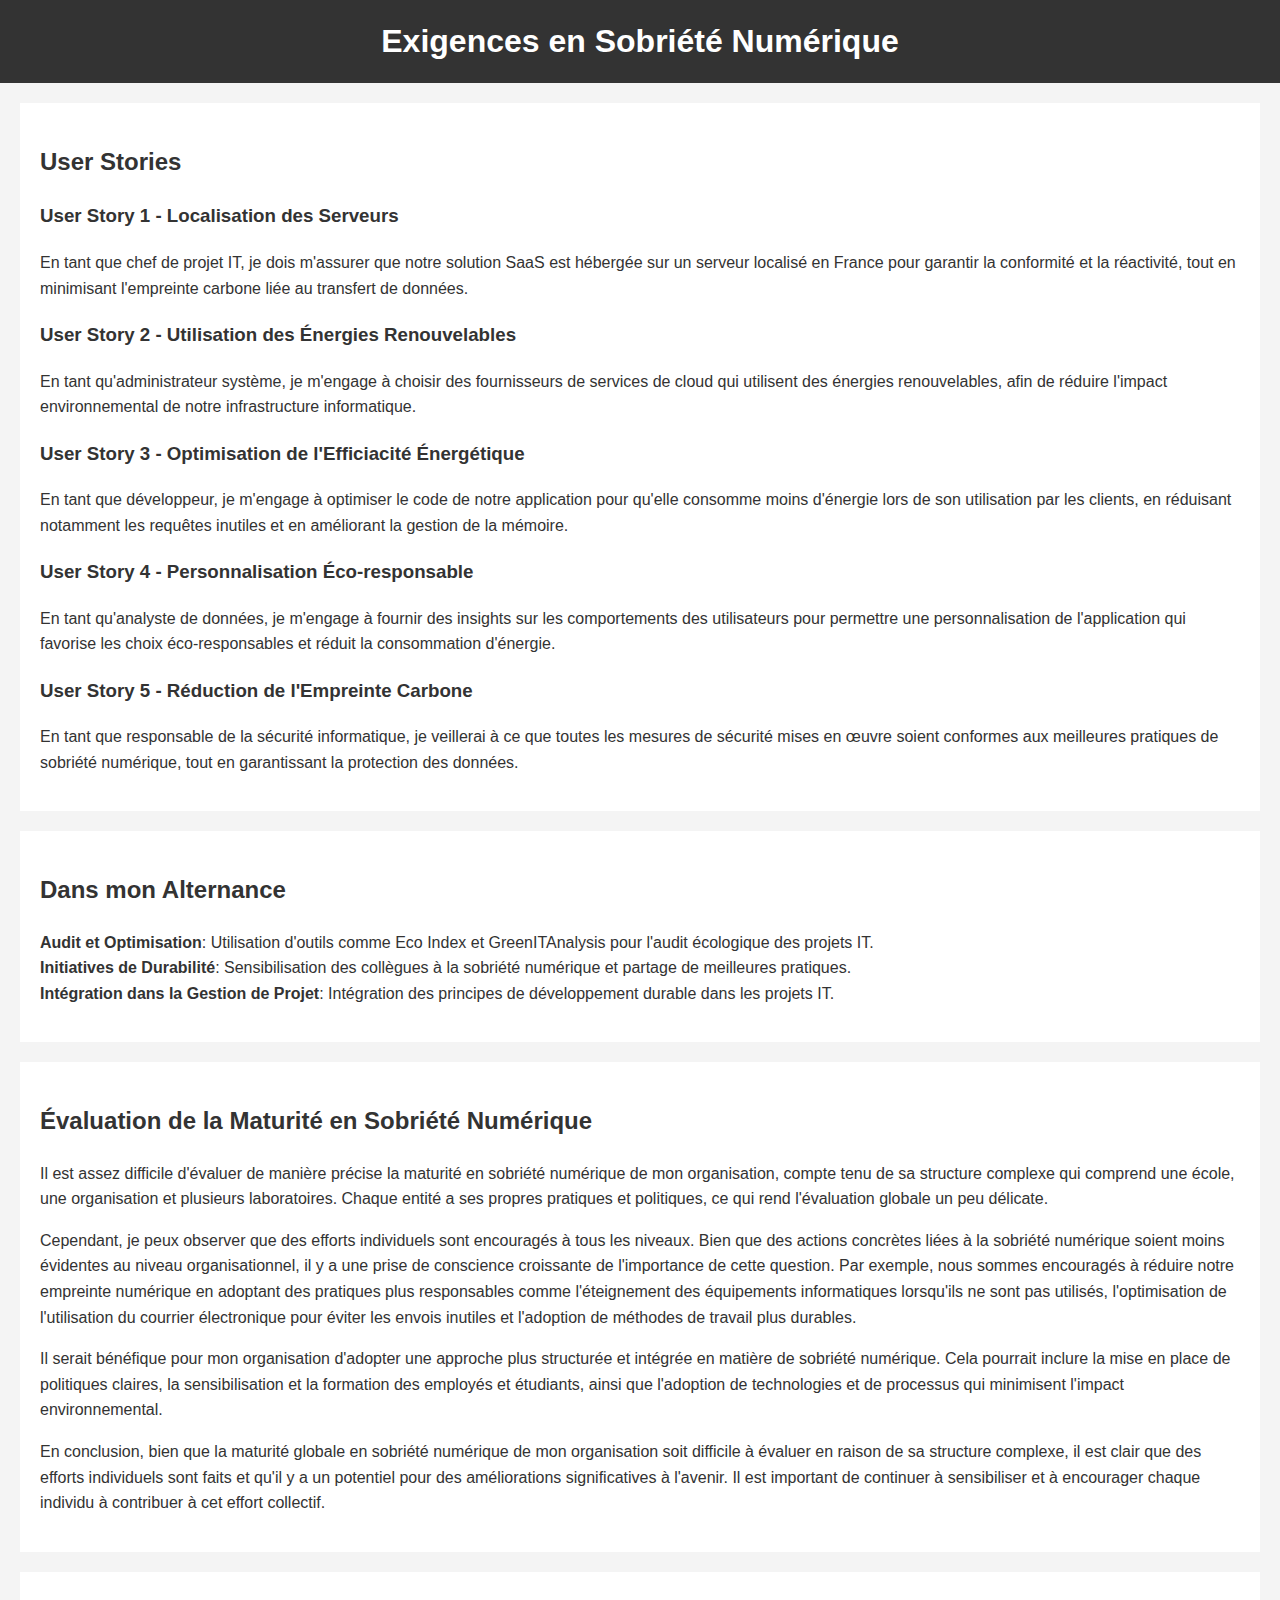
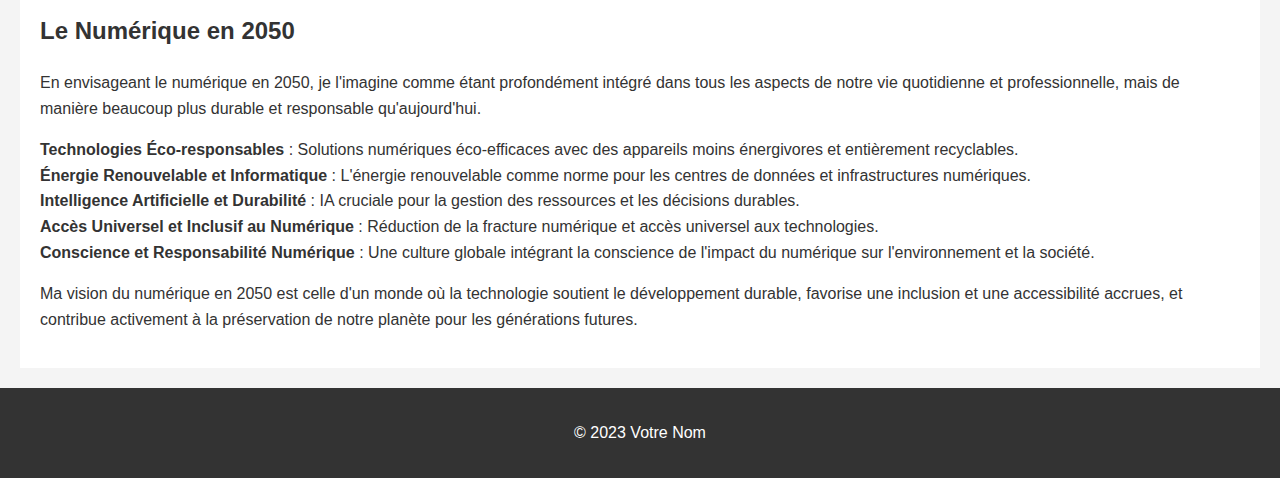
==== index.html @ 20467f6e "Rename dev.html to index.html" ====
<!DOCTYPE html>
<html lang="fr">
<head>
    <meta charset="UTF-8">
    <title>Sobriété Numérique</title>
    <link rel="stylesheet" href="style.css">
</head>
<body>
    <header>
        <h1>Exigences en Sobriété Numérique</h1>
    </header>

    <section id="user-stories">
        <h2>User Stories</h2>
        <article id="story1">
            <h3>User Story 1 - Localisation des Serveurs</h3>
            <p>En tant que chef de projet IT, je dois m'assurer que notre solution SaaS est hébergée sur un serveur localisé en France pour garantir la conformité et la réactivité, tout en minimisant l'empreinte carbone liée au transfert de données.</p>
        </article>
        <article id="story2">
            <h3>User Story 2 - Utilisation des Énergies Renouvelables</h3>
            <p>En tant qu'administrateur système, je m'engage à choisir des fournisseurs de services de cloud qui utilisent des énergies renouvelables, afin de réduire l'impact environnemental de notre infrastructure informatique.</p>
        </article>
        <article id="story3">
            <h3>User Story 3 - Optimisation de l'Efficiacité Énergétique</h3>
            <p>En tant que développeur, je m'engage à optimiser le code de notre application pour qu'elle consomme moins d'énergie lors de son utilisation par les clients, en réduisant notamment les requêtes inutiles et en améliorant la gestion de la mémoire.</p>
        </article>
        <article id="story4">
            <h3>User Story 4 - Personnalisation Éco-responsable</h3>
            <p>En tant qu'analyste de données, je m'engage à fournir des insights sur les comportements des utilisateurs pour permettre une personnalisation de l'application qui favorise les choix éco-responsables et réduit la consommation d'énergie.</p>
        </article>
        <article id="story5">
            <h3>User Story 5 - Réduction de l'Empreinte Carbone</h3>
            <p>En tant que responsable de la sécurité informatique, je veillerai à ce que toutes les mesures de sécurité mises en œuvre soient conformes aux meilleures pratiques de sobriété numérique, tout en garantissant la protection des données.</p>
        </article>
    </section>

    <section id="alternance">
        <h2>Dans mon Alternance</h2>
        <ul>
            <li><strong>Audit et Optimisation</strong>: Utilisation d'outils comme Eco Index et GreenITAnalysis pour l'audit écologique des projets IT.</li>
            <li><strong>Initiatives de Durabilité</strong>: Sensibilisation des collègues à la sobriété numérique et partage de meilleures pratiques.</li>
            <li><strong>Intégration dans la Gestion de Projet</strong>: Intégration des principes de développement durable dans les projets IT.</li>
        </ul>
    </section>

    <section id="evaluation">
        <h2>Évaluation de la Maturité en Sobriété Numérique</h2>
        <p>Il est assez difficile d'évaluer de manière précise la maturité en sobriété numérique de mon organisation, compte tenu de sa structure complexe qui comprend une école, une organisation et plusieurs laboratoires. Chaque entité a ses propres pratiques et politiques, ce qui rend l'évaluation globale un peu délicate.</p>
        <p>Cependant, je peux observer que des efforts individuels sont encouragés à tous les niveaux. Bien que des actions concrètes liées à la sobriété numérique soient moins évidentes au niveau organisationnel, il y a une prise de conscience croissante de l'importance de cette question. Par exemple, nous sommes encouragés à réduire notre empreinte numérique en adoptant des pratiques plus responsables comme l'éteignement des équipements informatiques lorsqu'ils ne sont pas utilisés, l'optimisation de l'utilisation du courrier électronique pour éviter les envois inutiles et l'adoption de méthodes de travail plus durables.</p>
        <p>Il serait bénéfique pour mon organisation d'adopter une approche plus structurée et intégrée en matière de sobriété numérique. Cela pourrait inclure la mise en place de politiques claires, la sensibilisation et la formation des employés et étudiants, ainsi que l'adoption de technologies et de processus qui minimisent l'impact environnemental.</p>
        <p>En conclusion, bien que la maturité globale en sobriété numérique de mon organisation soit difficile à évaluer en raison de sa structure complexe, il est clair que des efforts individuels sont faits et qu'il y a un potentiel pour des améliorations significatives à l'avenir. Il est important de continuer à sensibiliser et à encourager chaque individu à contribuer à cet effort collectif.</p>
    
    </section>

    <section id="vision-2050">
        <h2>Le Numérique en 2050</h2>
        <p>En envisageant le numérique en 2050, je l'imagine comme étant profondément intégré dans tous les aspects de notre vie quotidienne et professionnelle, mais de manière beaucoup plus durable et responsable qu'aujourd'hui.</p>
        <ul>
            <li><strong>Technologies Éco-responsables</strong> : Solutions numériques éco-efficaces avec des appareils moins énergivores et entièrement recyclables.</li>
            <li><strong>Énergie Renouvelable et Informatique</strong> : L'énergie renouvelable comme norme pour les centres de données et infrastructures numériques.</li>
            <li><strong>Intelligence Artificielle et Durabilité</strong> : IA cruciale pour la gestion des ressources et les décisions durables.</li>
            <li><strong>Accès Universel et Inclusif au Numérique</strong> : Réduction de la fracture numérique et accès universel aux technologies.</li>
            <li><strong>Conscience et Responsabilité Numérique</strong> : Une culture globale intégrant la conscience de l'impact du numérique sur l'environnement et la société.</li>
        </ul>
        <p>Ma vision du numérique en 2050 est celle d'un monde où la technologie soutient le développement durable, favorise une inclusion et une accessibilité accrues, et contribue activement à la préservation de notre planète pour les générations futures.</p>
        </section>

    <footer>
        <p>&copy; 2023 Votre Nom</p>
    </footer>
</body>
</html>
<style>
    body {
    font-family: Arial, sans-serif;
    line-height: 1.6;
    margin: 0;
    padding: 0;
    background: #f4f4f4;
    color: #333;
}

header {
    background: #333;
    color: #fff;
    text-align: center;
    padding: 1rem 0;
}

header h1 {
    margin: 0;
}

#user-stories, #alternance, #evaluation, #vision-2050 {
    margin: 20px;
    padding: 20px;
    background: white;
}

h2, h3 {
    color: #333;
}

ul {
    list-style-type: none;
    padding: 0;
}

footer {
    text-align: center;
    padding: 1rem 0;
    background: #333;
    color: white;
}

</style>
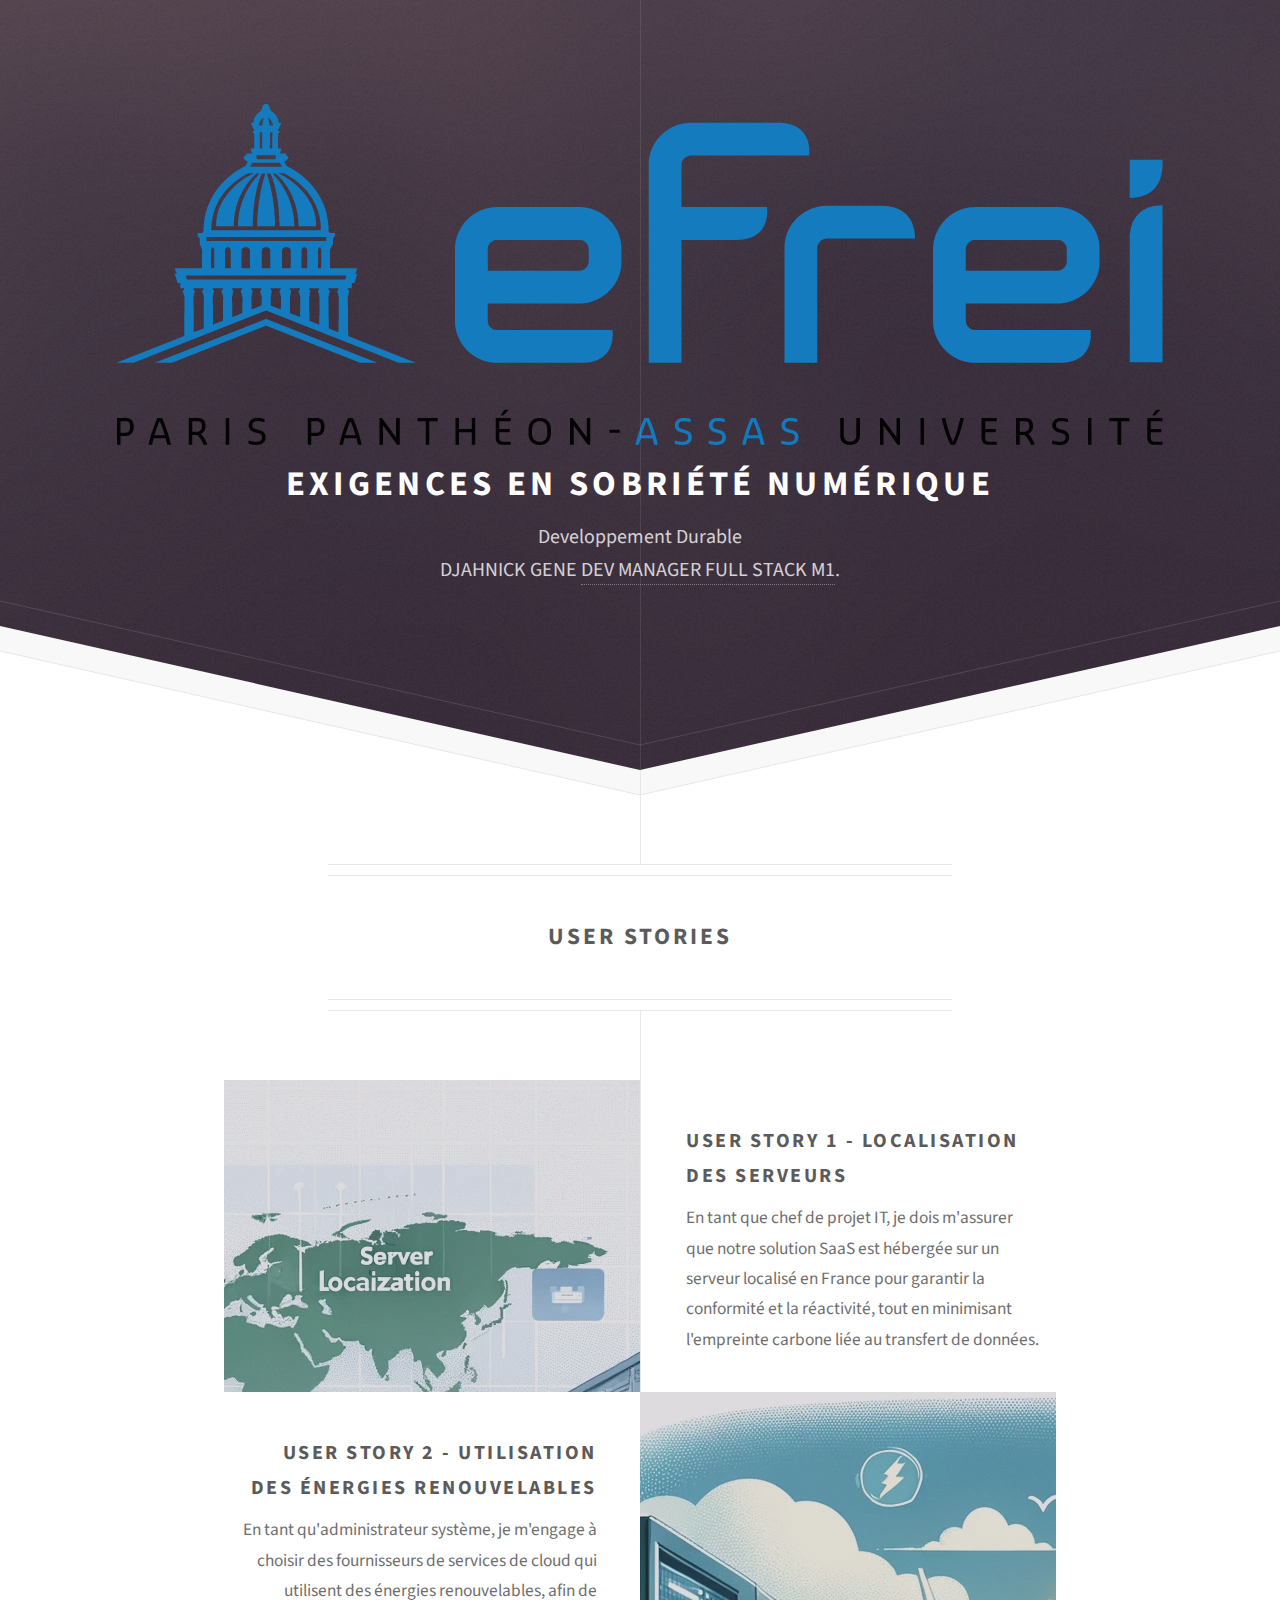
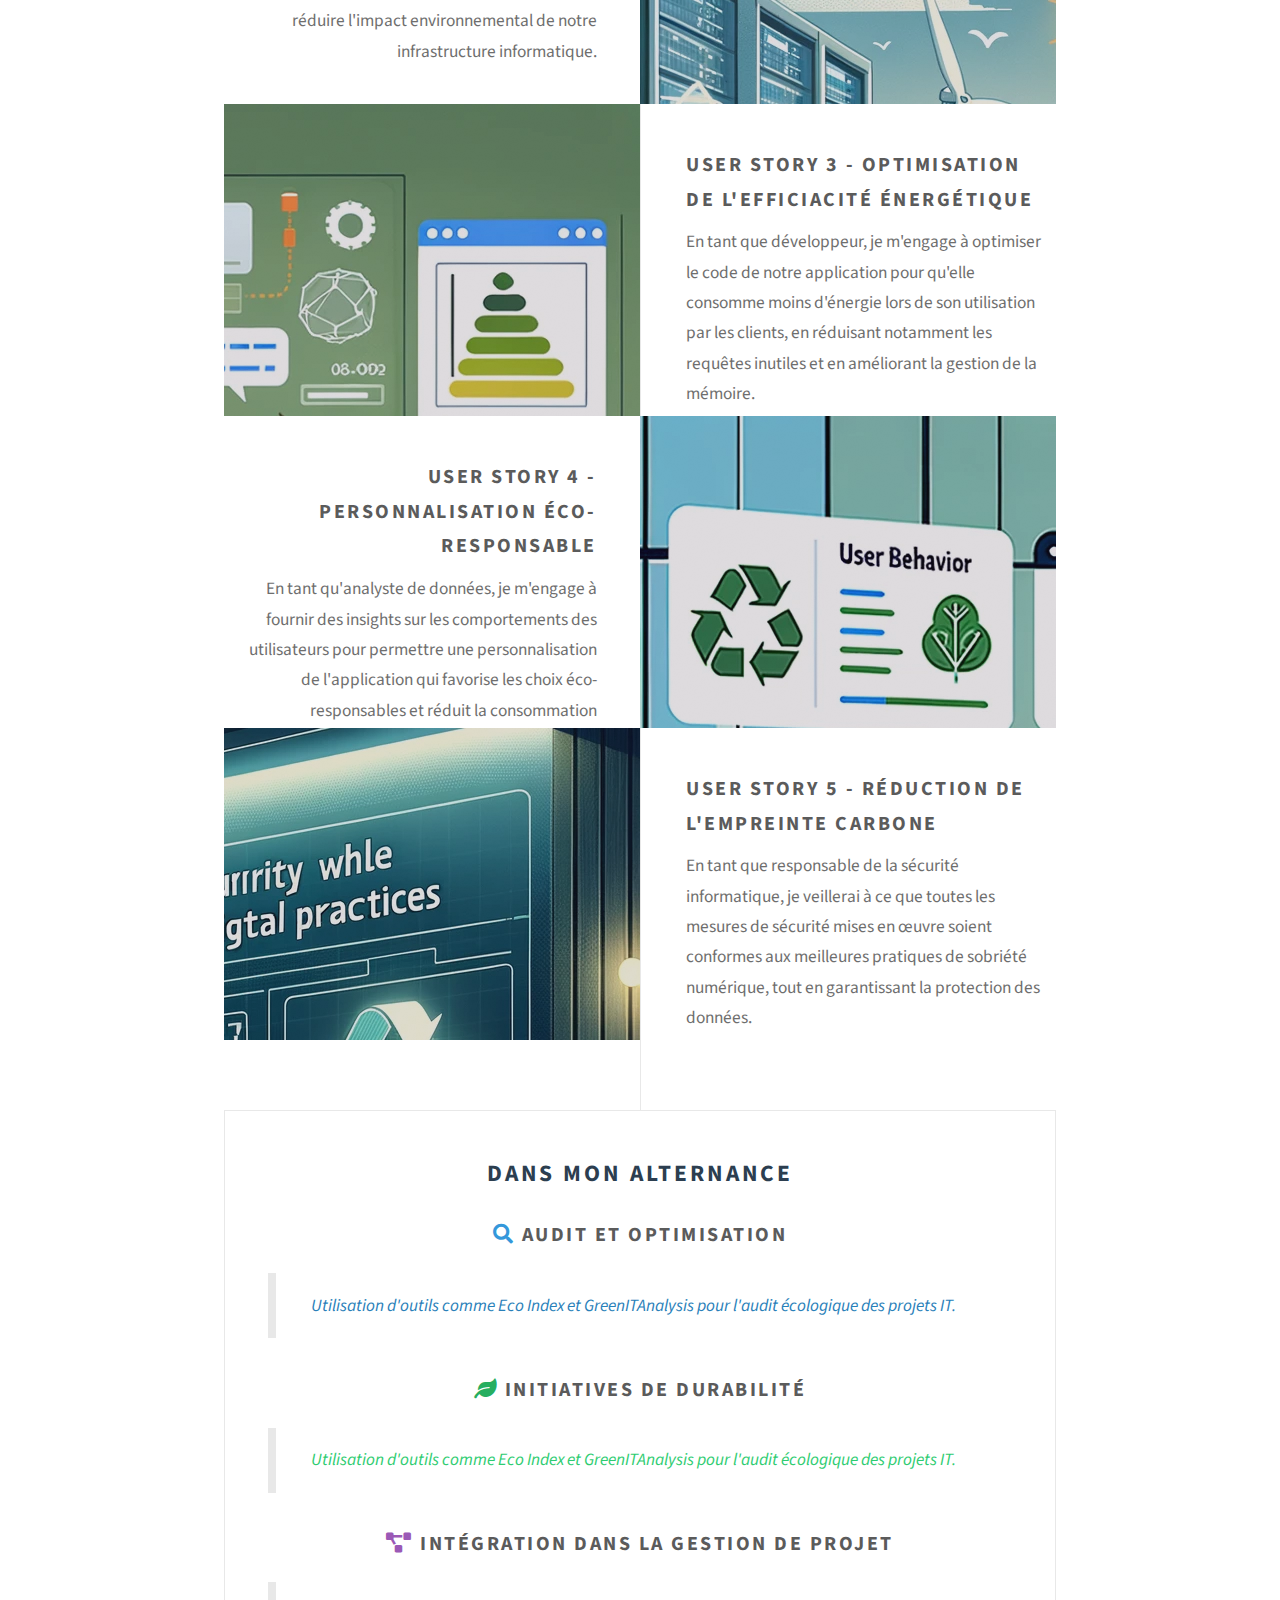
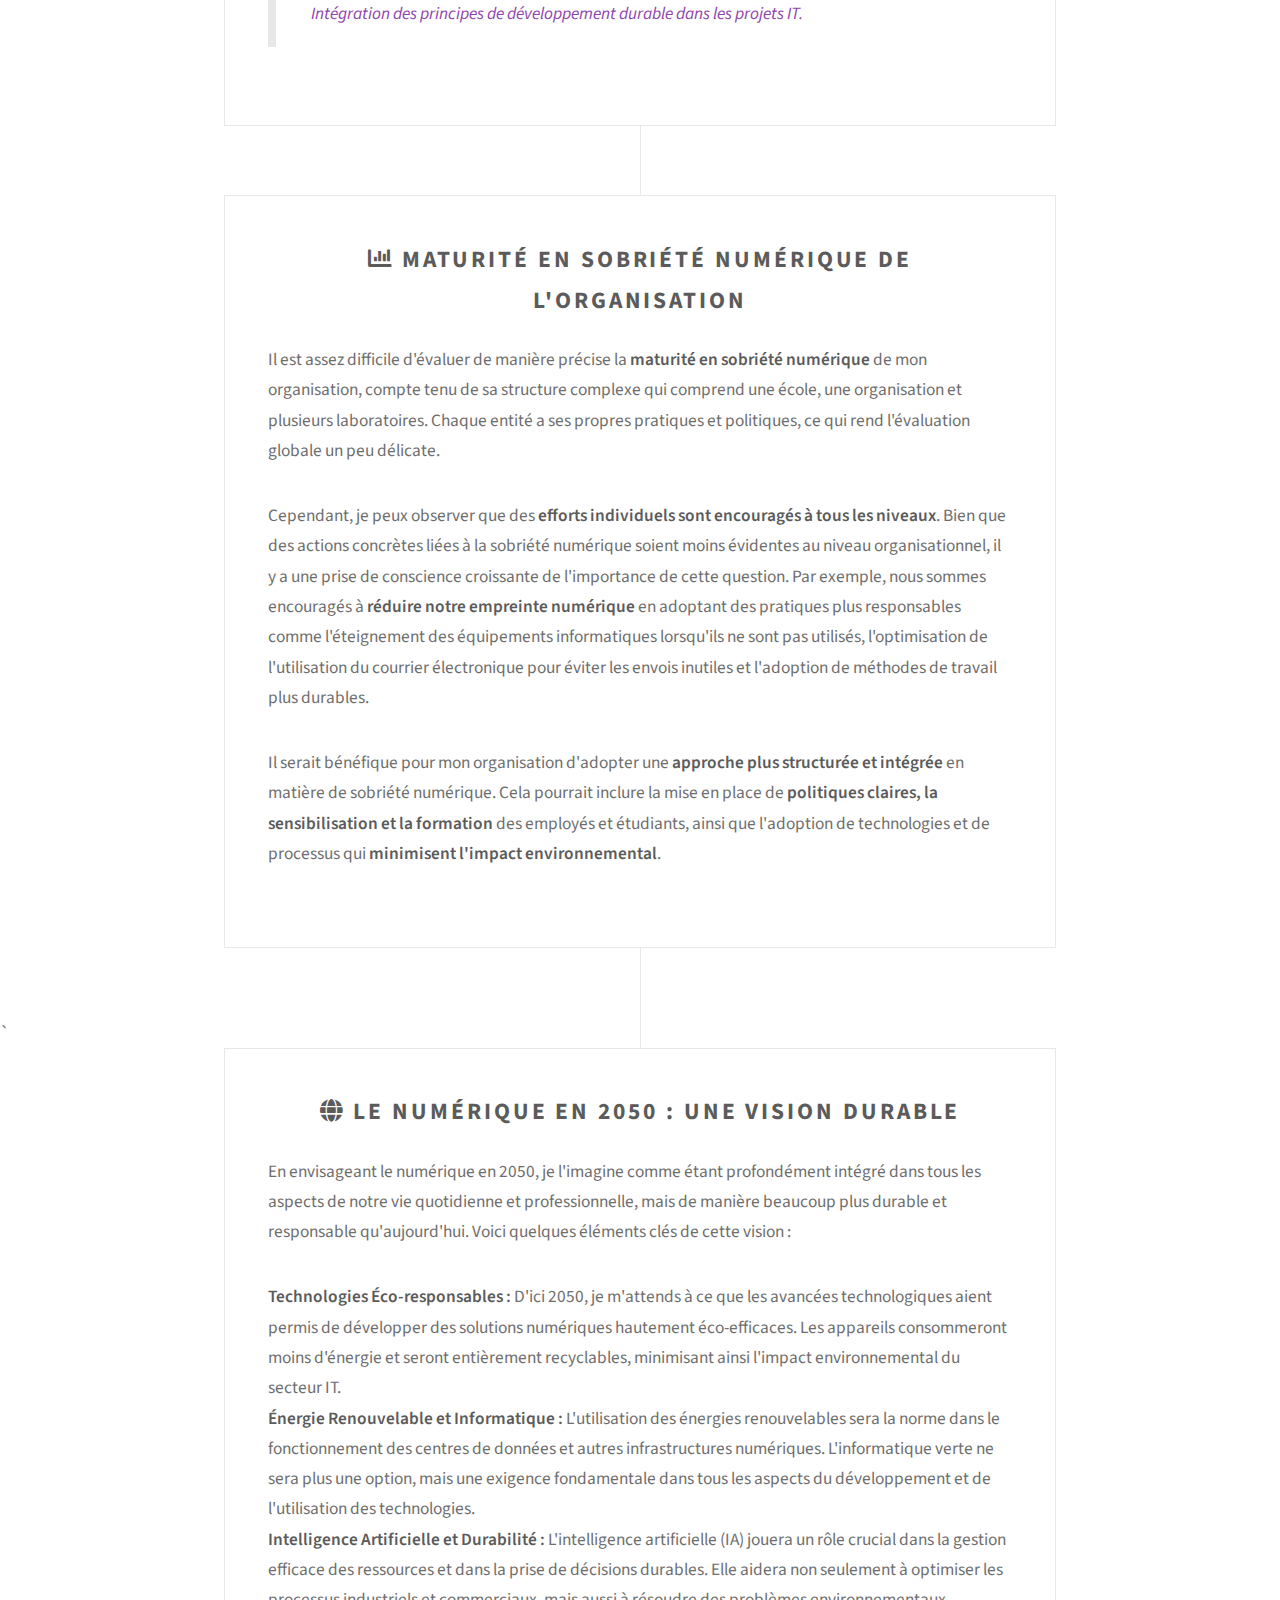
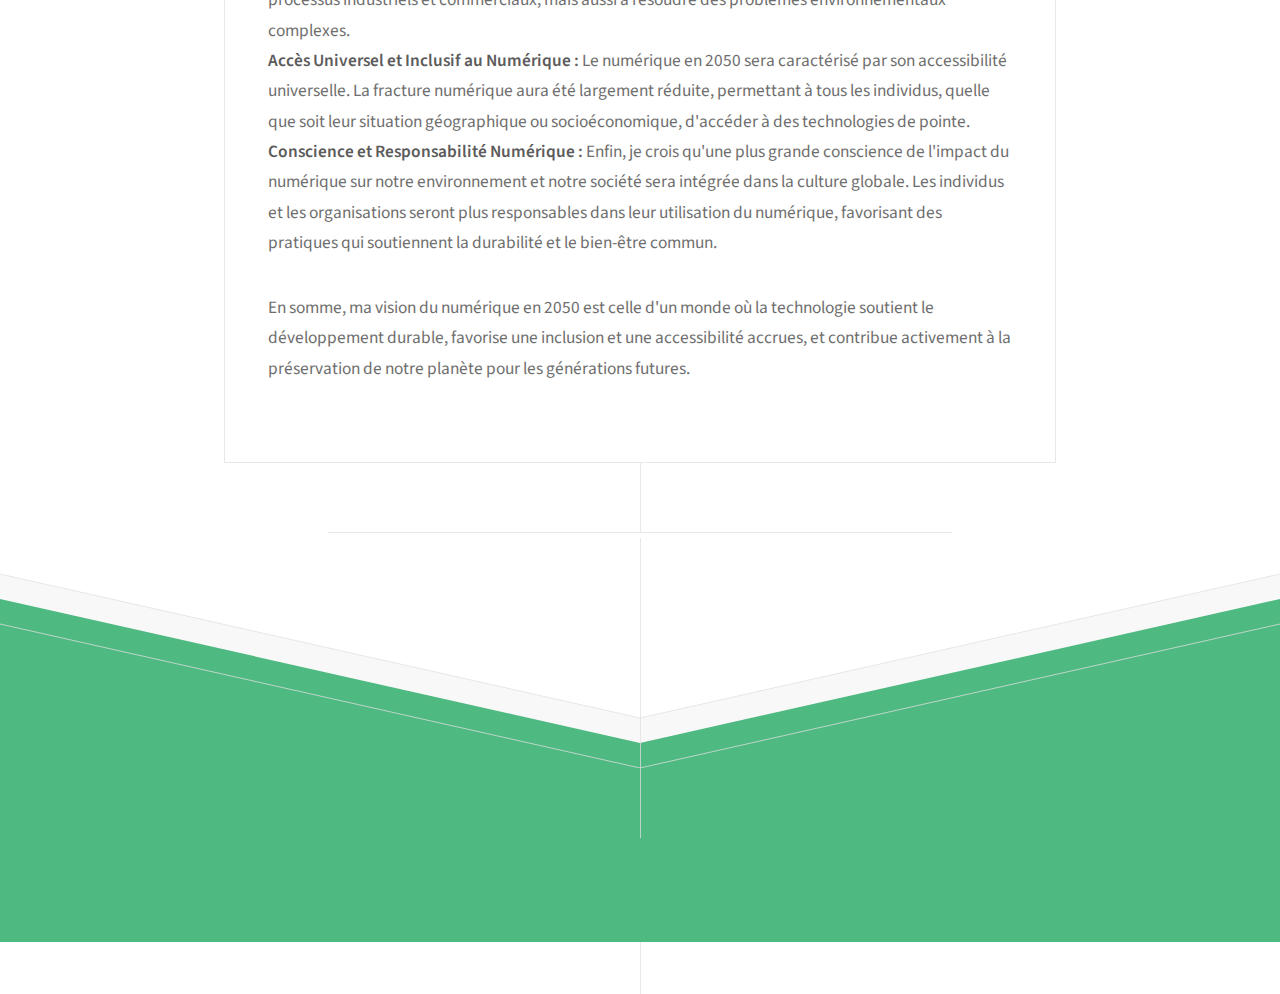
==== commit 905de612: "Add files via upload" ====
--- a/index.html
+++ b/index.html
@@ -1,116 +1,153 @@
-<!DOCTYPE html>
-<html lang="fr">
-<head>
-    <meta charset="UTF-8">
-    <title>Sobriété Numérique</title>
-    <link rel="stylesheet" href="style.css">
-</head>
-<body>
-    <header>
-        <h1>Exigences en Sobriété Numérique</h1>
-    </header>
-
-    <section id="user-stories">
-        <h2>User Stories</h2>
-        <article id="story1">
-            <h3>User Story 1 - Localisation des Serveurs</h3>
-            <p>En tant que chef de projet IT, je dois m'assurer que notre solution SaaS est hébergée sur un serveur localisé en France pour garantir la conformité et la réactivité, tout en minimisant l'empreinte carbone liée au transfert de données.</p>
-        </article>
-        <article id="story2">
-            <h3>User Story 2 - Utilisation des Énergies Renouvelables</h3>
-            <p>En tant qu'administrateur système, je m'engage à choisir des fournisseurs de services de cloud qui utilisent des énergies renouvelables, afin de réduire l'impact environnemental de notre infrastructure informatique.</p>
-        </article>
-        <article id="story3">
-            <h3>User Story 3 - Optimisation de l'Efficiacité Énergétique</h3>
-            <p>En tant que développeur, je m'engage à optimiser le code de notre application pour qu'elle consomme moins d'énergie lors de son utilisation par les clients, en réduisant notamment les requêtes inutiles et en améliorant la gestion de la mémoire.</p>
-        </article>
-        <article id="story4">
-            <h3>User Story 4 - Personnalisation Éco-responsable</h3>
-            <p>En tant qu'analyste de données, je m'engage à fournir des insights sur les comportements des utilisateurs pour permettre une personnalisation de l'application qui favorise les choix éco-responsables et réduit la consommation d'énergie.</p>
-        </article>
-        <article id="story5">
-            <h3>User Story 5 - Réduction de l'Empreinte Carbone</h3>
-            <p>En tant que responsable de la sécurité informatique, je veillerai à ce que toutes les mesures de sécurité mises en œuvre soient conformes aux meilleures pratiques de sobriété numérique, tout en garantissant la protection des données.</p>
-        </article>
-    </section>
-
-    <section id="alternance">
-        <h2>Dans mon Alternance</h2>
-        <ul>
-            <li><strong>Audit et Optimisation</strong>: Utilisation d'outils comme Eco Index et GreenITAnalysis pour l'audit écologique des projets IT.</li>
-            <li><strong>Initiatives de Durabilité</strong>: Sensibilisation des collègues à la sobriété numérique et partage de meilleures pratiques.</li>
-            <li><strong>Intégration dans la Gestion de Projet</strong>: Intégration des principes de développement durable dans les projets IT.</li>
-        </ul>
-    </section>
-
-    <section id="evaluation">
-        <h2>Évaluation de la Maturité en Sobriété Numérique</h2>
-        <p>Il est assez difficile d'évaluer de manière précise la maturité en sobriété numérique de mon organisation, compte tenu de sa structure complexe qui comprend une école, une organisation et plusieurs laboratoires. Chaque entité a ses propres pratiques et politiques, ce qui rend l'évaluation globale un peu délicate.</p>
-        <p>Cependant, je peux observer que des efforts individuels sont encouragés à tous les niveaux. Bien que des actions concrètes liées à la sobriété numérique soient moins évidentes au niveau organisationnel, il y a une prise de conscience croissante de l'importance de cette question. Par exemple, nous sommes encouragés à réduire notre empreinte numérique en adoptant des pratiques plus responsables comme l'éteignement des équipements informatiques lorsqu'ils ne sont pas utilisés, l'optimisation de l'utilisation du courrier électronique pour éviter les envois inutiles et l'adoption de méthodes de travail plus durables.</p>
-        <p>Il serait bénéfique pour mon organisation d'adopter une approche plus structurée et intégrée en matière de sobriété numérique. Cela pourrait inclure la mise en place de politiques claires, la sensibilisation et la formation des employés et étudiants, ainsi que l'adoption de technologies et de processus qui minimisent l'impact environnemental.</p>
-        <p>En conclusion, bien que la maturité globale en sobriété numérique de mon organisation soit difficile à évaluer en raison de sa structure complexe, il est clair que des efforts individuels sont faits et qu'il y a un potentiel pour des améliorations significatives à l'avenir. Il est important de continuer à sensibiliser et à encourager chaque individu à contribuer à cet effort collectif.</p>
-    
-    </section>
-
-    <section id="vision-2050">
-        <h2>Le Numérique en 2050</h2>
-        <p>En envisageant le numérique en 2050, je l'imagine comme étant profondément intégré dans tous les aspects de notre vie quotidienne et professionnelle, mais de manière beaucoup plus durable et responsable qu'aujourd'hui.</p>
-        <ul>
-            <li><strong>Technologies Éco-responsables</strong> : Solutions numériques éco-efficaces avec des appareils moins énergivores et entièrement recyclables.</li>
-            <li><strong>Énergie Renouvelable et Informatique</strong> : L'énergie renouvelable comme norme pour les centres de données et infrastructures numériques.</li>
-            <li><strong>Intelligence Artificielle et Durabilité</strong> : IA cruciale pour la gestion des ressources et les décisions durables.</li>
-            <li><strong>Accès Universel et Inclusif au Numérique</strong> : Réduction de la fracture numérique et accès universel aux technologies.</li>
-            <li><strong>Conscience et Responsabilité Numérique</strong> : Une culture globale intégrant la conscience de l'impact du numérique sur l'environnement et la société.</li>
-        </ul>
-        <p>Ma vision du numérique en 2050 est celle d'un monde où la technologie soutient le développement durable, favorise une inclusion et une accessibilité accrues, et contribue activement à la préservation de notre planète pour les générations futures.</p>
-        </section>
-
-    <footer>
-        <p>&copy; 2023 Votre Nom</p>
-    </footer>
-</body>
-</html>
-<style>
-    body {
-    font-family: Arial, sans-serif;
-    line-height: 1.6;
-    margin: 0;
-    padding: 0;
-    background: #f4f4f4;
-    color: #333;
-}
-
-header {
-    background: #333;
-    color: #fff;
-    text-align: center;
-    padding: 1rem 0;
-}
-
-header h1 {
-    margin: 0;
-}
-
-#user-stories, #alternance, #evaluation, #vision-2050 {
-    margin: 20px;
-    padding: 20px;
-    background: white;
-}
-
-h2, h3 {
-    color: #333;
-}
-
-ul {
-    list-style-type: none;
-    padding: 0;
-}
-
-footer {
-    text-align: center;
-    padding: 1rem 0;
-    background: #333;
-    color: white;
-}
-
-</style>
+<!DOCTYPE HTML>
+<!--
+   Directive by HTML5 UP
+   html5up.net | @ajlkn
+   Free for personal and commercial use under the CCA 3.0 license (html5up.net/license)
+   -->
+<html>
+   <head>
+      <title>Directive by HTML5 UP</title>
+      <meta charset="utf-8" />
+      <meta name="viewport" content="width=device-width, initial-scale=1, user-scalable=no" />
+      <link rel="stylesheet" href="assets/css/main.css" />
+   </head>
+   <body class="is-preload">
+      <!-- Header -->
+      <div id="header">
+         <span ><img src="images/logo-efrei-print-efrei-web.png" alt="" /></span>
+         <h1>Exigences en Sobriété Numérique
+         </h1>
+         <p>Developpement Durable
+            <br />
+            DJAHNICK GENE <a href="">DEV MANAGER FULL STACK M1</a>.
+         </p>
+      </div>
+      <!-- Main -->
+      <div id="main">
+      <header class="major container medium">
+         <h2>
+         User Stories
+      </header>
+
+	  
+      <div class="box alt container">
+         <section class="feature left">
+            <a href="#" class="image icon solid "><img src="images/chefIT.png" alt="" /></a>
+			
+            <div class="content">
+               <h3>User Story 1 - Localisation des Serveurs</h3>
+               <p>En tant que chef de projet IT, je dois m'assurer que notre solution SaaS est hébergée sur un serveur localisé en France pour garantir la conformité et la réactivité, tout en minimisant l'empreinte carbone liée au transfert de données.<p></p>
+            </div>
+         </section>
+         <section class="feature right">
+            <a href="#" class="image icon solid "><img src="images/admin.png" alt="" /></a>
+            <div class="content">
+               <h3>User Story 2 - Utilisation des Énergies Renouvelables</h3>
+               <p>En tant qu'administrateur système, je m'engage à choisir des fournisseurs de services de cloud qui utilisent des énergies renouvelables, afin de réduire l'impact environnemental de notre infrastructure informatique.</p>
+            </div>
+         </section>
+         <section class="feature left">
+            <a href="#" class="image icon solid  "><img src="images/dev.png" alt="" /></a>
+            <div class="content">
+               <h3>User Story 3 - Optimisation de l'Efficiacité Énergétique</h3>
+               <p>En tant que développeur, je m'engage à optimiser le code de notre application pour qu'elle consomme moins d'énergie lors de son utilisation par les clients, en réduisant notamment les requêtes inutiles et en améliorant la gestion de la mémoire.</p>
+            </div>
+         </section>
+         <section class="feature right">
+            <a href="#" class="image icon solid  "><img src="images/data.png" alt="" /></a>
+            <div class="content">
+               <h3>User Story 4 - Personnalisation Éco-responsable</h3>
+               <p>En tant qu'analyste de données, je m'engage à fournir des insights sur les comportements des utilisateurs pour permettre une personnalisation de l'application qui favorise les choix éco-responsables et réduit la consommation d'énergie.</p>
+            </div>
+         </section>
+         <section class="feature left">
+            <a href="#" class="image icon solid  "><img src="images/secure.png" alt="" /></a>
+            <div class="content">
+               <h3>User Story 5 - Réduction de l'Empreinte Carbone</h3>
+               <p>En tant que responsable de la sécurité informatique, je veillerai à ce que toutes les mesures de sécurité mises en œuvre soient conformes aux meilleures pratiques de sobriété numérique, tout en garantissant la protection des données.</p>
+            </div>
+         </section>
+      </div>
+
+
+	  <div class="box container">
+		<header>
+		   <h2 style="color: #2c3e50;">Dans mon Alternance</h2>
+		</header>
+		<section>
+		   <header>
+			  <h3><i class="fas fa-search" style="color: #3498db;"></i> Audit et Optimisation</h3>
+		   </header>
+		   <blockquote style="color: #2980b9;">
+		   Utilisation d'outils comme Eco Index et GreenITAnalysis pour l'audit écologique des projets IT.</blockquote>
+		</section>
+		<section>
+		   <header>
+			  <h3><i class="fas fa-leaf" style="color: #27ae60;"></i> Initiatives de Durabilité</h3>
+		   </header>
+		   <blockquote style="color: #2ecc71;">
+		   Utilisation d'outils comme Eco Index et GreenITAnalysis pour l'audit écologique des projets IT.</blockquote>
+		</section>
+		<section>
+		   <header>
+			  <h3><i class="fas fa-project-diagram" style="color: #9b59b6;"></i> Intégration dans la Gestion de Projet</h3>
+		   </header>
+		   <blockquote style="color: #8e44ad;">
+		   Intégration des principes de développement durable dans les projets IT.</blockquote>
+		</section>
+	</div>
+	
+	
+
+
+
+	<div class="box container">
+		<header>
+			<h2><i class="fas fa-chart-bar"></i> Maturité en Sobriété Numérique de l'Organisation</h2>
+		</header>
+		<p>Il est assez difficile d'évaluer de manière précise la <strong>maturité en sobriété numérique</strong> de mon organisation, compte tenu de sa structure complexe qui comprend une école, une organisation et plusieurs laboratoires. Chaque entité a ses propres pratiques et politiques, ce qui rend l'évaluation globale un peu délicate.</p>
+		<p>Cependant, je peux observer que des <strong>efforts individuels sont encouragés à tous les niveaux</strong>. Bien que des actions concrètes liées à la sobriété numérique soient moins évidentes au niveau organisationnel, il y a une prise de conscience croissante de l'importance de cette question. Par exemple, nous sommes encouragés à <strong>réduire notre empreinte numérique</strong> en adoptant des pratiques plus responsables comme l'éteignement des équipements informatiques lorsqu'ils ne sont pas utilisés, l'optimisation de l'utilisation du courrier électronique pour éviter les envois inutiles et l'adoption de méthodes de travail plus durables.</p>
+		<p>Il serait bénéfique pour mon organisation d'adopter une <strong>approche plus structurée et intégrée</strong> en matière de sobriété numérique. Cela pourrait inclure la mise en place de <strong>politiques claires, la sensibilisation et la formation</strong> des employés et étudiants, ainsi que l'adoption de technologies et de processus qui <strong>minimisent l'impact environnemental</strong>.</p>
+	</div>
+	
+
+
+	`
+	<div class="box container">
+        <header>
+			<h2><i class="fas fa-globe"></i> Le Numérique en 2050 : Une Vision Durable</h2>
+        </header>
+        <p>En envisageant le numérique en 2050, je l'imagine comme étant profondément intégré dans tous les aspects de notre vie quotidienne et professionnelle, mais de manière beaucoup plus durable et responsable qu'aujourd'hui. Voici quelques éléments clés de cette vision :</p>
+        <ul>
+            <li><strong>Technologies Éco-responsables :</strong> D'ici 2050, je m'attends à ce que les avancées technologiques aient permis de développer des solutions numériques hautement éco-efficaces. Les appareils consommeront moins d'énergie et seront entièrement recyclables, minimisant ainsi l'impact environnemental du secteur IT.</li>
+            <li><strong>Énergie Renouvelable et Informatique :</strong> L'utilisation des énergies renouvelables sera la norme dans le fonctionnement des centres de données et autres infrastructures numériques. L'informatique verte ne sera plus une option, mais une exigence fondamentale dans tous les aspects du développement et de l'utilisation des technologies.</li>
+            <li><strong>Intelligence Artificielle et Durabilité :</strong> L'intelligence artificielle (IA) jouera un rôle crucial dans la gestion efficace des ressources et dans la prise de décisions durables. Elle aidera non seulement à optimiser les processus industriels et commerciaux, mais aussi à résoudre des problèmes environnementaux complexes.</li>
+            <li><strong>Accès Universel et Inclusif au Numérique :</strong> Le numérique en 2050 sera caractérisé par son accessibilité universelle. La fracture numérique aura été largement réduite, permettant à tous les individus, quelle que soit leur situation géographique ou socioéconomique, d'accéder à des technologies de pointe.</li>
+            <li><strong>Conscience et Responsabilité Numérique :</strong> Enfin, je crois qu'une plus grande conscience de l'impact du numérique sur notre environnement et notre société sera intégrée dans la culture globale. Les individus et les organisations seront plus responsables dans leur utilisation du numérique, favorisant des pratiques qui soutiennent la durabilité et le bien-être commun.</li>
+        </ul>
+        <p>En somme, ma vision du numérique en 2050 est celle d'un monde où la technologie soutient le développement durable, favorise une inclusion et une accessibilité accrues, et contribue activement à la préservation de notre planète pour les générations futures.</p>
+    </div>
+
+	  
+      <div>
+         <footer class="major container medium">
+            <ul class="actions special">
+            </ul>
+         </footer>
+      </div>
+	  
+
+
+      <!-- Footer -->
+      <div id="footer">
+         <div class="container medium">
+          
+      </div>
+      <!-- Scripts -->
+      <script src="assets/js/jquery.min.js"></script>
+      <script src="assets/js/browser.min.js"></script>
+      <script src="assets/js/breakpoints.min.js"></script>
+      <script src="assets/js/util.js"></script>
+      <script src="assets/js/main.js"></script>
+   </body>
+</html>--- a/assets/css/main.css
+++ b/assets/css/main.css
@@ -0,0 +1,3302 @@
+@import url("fontawesome-all.min.css");
+@import url("https://fonts.googleapis.com/css?family=Source+Sans+Pro:300,300italic,400,400italic,600,600italic,700,700italic");
+
+/*
+	Directive by HTML5 UP
+	html5up.net | @ajlkn
+	Free for personal and commercial use under the CCA 3.0 license (html5up.net/license)
+*/
+
+html, body, div, span, applet, object,
+iframe, h1, h2, h3, h4, h5, h6, p, blockquote,
+pre, a, abbr, acronym, address, big, cite,
+code, del, dfn, em, img, ins, kbd, q, s, samp,
+small, strike, strong, sub, sup, tt, var, b,
+u, i, center, dl, dt, dd, ol, ul, li, fieldset,
+form, label, legend, table, caption, tbody,
+tfoot, thead, tr, th, td, article, aside,
+canvas, details, embed, figure, figcaption,
+footer, header, hgroup, menu, nav, output, ruby,
+section, summary, time, mark, audio, video {
+	margin: 0;
+	padding: 0;
+	border: 0;
+	font-size: 100%;
+	font: inherit;
+	vertical-align: baseline;}
+
+article, aside, details, figcaption, figure,
+footer, header, hgroup, menu, nav, section {
+	display: block;}
+
+body {
+	line-height: 1;
+}
+
+ol, ul {
+	list-style: none;
+}
+
+blockquote, q {
+	quotes: none;
+}
+
+	blockquote:before, blockquote:after, q:before, q:after {
+		content: '';
+		content: none;
+	}
+
+table {
+	border-collapse: collapse;
+	border-spacing: 0;
+}
+
+body {
+	-webkit-text-size-adjust: none;
+}
+
+mark {
+	background-color: transparent;
+	color: inherit;
+}
+
+input::-moz-focus-inner {
+	border: 0;
+	padding: 0;
+}
+
+input, select, textarea {
+	-moz-appearance: none;
+	-webkit-appearance: none;
+	-ms-appearance: none;
+	appearance: none;
+}
+
+/* Basic */
+
+	html {
+		box-sizing: border-box;
+	}
+
+	*, *:before, *:after {
+		box-sizing: inherit;
+	}
+
+	html, body {
+		height: 100%;
+	}
+
+	body {
+		background: #ffffff;
+	}
+
+		body.is-preload *, body.is-preload *:before, body.is-preload *:after {
+			-moz-animation: none !important;
+			-webkit-animation: none !important;
+			-ms-animation: none !important;
+			animation: none !important;
+			-moz-transition: none !important;
+			-webkit-transition: none !important;
+			-ms-transition: none !important;
+			transition: none !important;
+		}
+
+	body, input, select, textarea {
+		color: #6e6e6e;
+		font-family: 'Source Sans Pro', sans-serif;
+		font-size: 16pt;
+		font-weight: 400;
+		line-height: 1.75em;
+	}
+
+	a {
+		-moz-transition: color 0.2s ease-in-out, border-bottom-color 0.2s ease-in-out;
+		-webkit-transition: color 0.2s ease-in-out, border-bottom-color 0.2s ease-in-out;
+		-ms-transition: color 0.2s ease-in-out, border-bottom-color 0.2s ease-in-out;
+		transition: color 0.2s ease-in-out, border-bottom-color 0.2s ease-in-out;
+		border-bottom: dotted 1px;
+		color: #4eb980;
+		text-decoration: none;
+	}
+
+		a:hover {
+			border-bottom-color: transparent;
+		}
+
+	strong, b {
+		font-weight: 600;
+		color: #5b5b5b;
+	}
+
+	em, i {
+		font-style: italic;
+	}
+
+	p, ul, ol, dl, table, blockquote, form {
+		margin: 0 0 2em 0;
+	}
+
+	h1, h2, h3, h4, h5, h6 {
+		color: #5b5b5b;
+		font-weight: 700;
+		letter-spacing: 0.125em;
+		line-height: 1.75em;
+		margin-bottom: 1em;
+		text-transform: uppercase;
+		text-align: center;
+	}
+
+		h1 a, h2 a, h3 a, h4 a, h5 a, h6 a {
+			color: inherit;
+			text-decoration: none;
+		}
+
+	h2 {
+		font-size: 1.75em;
+	}
+
+	h3 {
+		font-size: 1.5em;
+	}
+
+	sub {
+		font-size: 0.8em;
+		position: relative;
+		top: 0.5em;
+	}
+
+	sup {
+		font-size: 0.8em;
+		position: relative;
+		top: -0.5em;
+	}
+
+	hr {
+		border: 0;
+		border-top: solid 1px rgba(224, 224, 224, 0.75);
+		margin-bottom: 1.5em;
+	}
+
+	blockquote {
+		border-left: solid 0.5em rgba(224, 224, 224, 0.75);
+		font-style: italic;
+		padding: 1em 0 1em 2em;
+	}
+
+/* Container */
+
+	.container {
+		margin: 0 auto;
+		max-width: 100%;
+		width: 51em;
+	}
+
+		.container.medium {
+			width: 38.25em;
+		}
+
+		@media screen and (max-width: 1280px) {
+
+			.container {
+				width: 48em;
+			}
+
+				.container.medium {
+					width: 36em;
+				}
+
+		}
+
+		@media screen and (max-width: 980px) {
+
+			.container {
+				width: 95%;
+			}
+
+				.container.medium {
+					width: 71.25%;
+				}
+
+		}
+
+		@media screen and (max-width: 840px) {
+
+			.container {
+				width: 95% !important;
+			}
+
+		}
+
+		@media screen and (max-width: 736px) {
+
+			.container {
+				width: 90% !important;
+			}
+
+		}
+
+		@media screen and (max-width: 480px) {
+
+			.container {
+				width: 100% !important;
+			}
+
+		}
+
+/* Row */
+
+	.row {
+		display: flex;
+		flex-wrap: wrap;
+		box-sizing: border-box;
+		align-items: stretch;
+	}
+
+		.row > * {
+			box-sizing: border-box;
+		}
+
+		.row.gtr-uniform > * > :last-child {
+			margin-bottom: 0;
+		}
+
+		.row.aln-left {
+			justify-content: flex-start;
+		}
+
+		.row.aln-center {
+			justify-content: center;
+		}
+
+		.row.aln-right {
+			justify-content: flex-end;
+		}
+
+		.row.aln-top {
+			align-items: flex-start;
+		}
+
+		.row.aln-middle {
+			align-items: center;
+		}
+
+		.row.aln-bottom {
+			align-items: flex-end;
+		}
+
+		.row > .imp {
+			order: -1;
+		}
+
+		.row > .col-1 {
+			width: 8.33333%;
+		}
+
+		.row > .off-1 {
+			margin-left: 8.33333%;
+		}
+
+		.row > .col-2 {
+			width: 16.66667%;
+		}
+
+		.row > .off-2 {
+			margin-left: 16.66667%;
+		}
+
+		.row > .col-3 {
+			width: 25%;
+		}
+
+		.row > .off-3 {
+			margin-left: 25%;
+		}
+
+		.row > .col-4 {
+			width: 33.33333%;
+		}
+
+		.row > .off-4 {
+			margin-left: 33.33333%;
+		}
+
+		.row > .col-5 {
+			width: 41.66667%;
+		}
+
+		.row > .off-5 {
+			margin-left: 41.66667%;
+		}
+
+		.row > .col-6 {
+			width: 50%;
+		}
+
+		.row > .off-6 {
+			margin-left: 50%;
+		}
+
+		.row > .col-7 {
+			width: 58.33333%;
+		}
+
+		.row > .off-7 {
+			margin-left: 58.33333%;
+		}
+
+		.row > .col-8 {
+			width: 66.66667%;
+		}
+
+		.row > .off-8 {
+			margin-left: 66.66667%;
+		}
+
+		.row > .col-9 {
+			width: 75%;
+		}
+
+		.row > .off-9 {
+			margin-left: 75%;
+		}
+
+		.row > .col-10 {
+			width: 83.33333%;
+		}
+
+		.row > .off-10 {
+			margin-left: 83.33333%;
+		}
+
+		.row > .col-11 {
+			width: 91.66667%;
+		}
+
+		.row > .off-11 {
+			margin-left: 91.66667%;
+		}
+
+		.row > .col-12 {
+			width: 100%;
+		}
+
+		.row > .off-12 {
+			margin-left: 100%;
+		}
+
+		.row.gtr-0 {
+			margin-top: 0px;
+			margin-left: 0px;
+		}
+
+			.row.gtr-0 > * {
+				padding: 0px 0 0 0px;
+			}
+
+			.row.gtr-0.gtr-uniform {
+				margin-top: 0px;
+			}
+
+				.row.gtr-0.gtr-uniform > * {
+					padding-top: 0px;
+				}
+
+		.row.gtr-25 {
+			margin-top: -7.5px;
+			margin-left: -7.5px;
+		}
+
+			.row.gtr-25 > * {
+				padding: 7.5px 0 0 7.5px;
+			}
+
+			.row.gtr-25.gtr-uniform {
+				margin-top: -7.5px;
+			}
+
+				.row.gtr-25.gtr-uniform > * {
+					padding-top: 7.5px;
+				}
+
+		.row.gtr-50 {
+			margin-top: -15px;
+			margin-left: -15px;
+		}
+
+			.row.gtr-50 > * {
+				padding: 15px 0 0 15px;
+			}
+
+			.row.gtr-50.gtr-uniform {
+				margin-top: -15px;
+			}
+
+				.row.gtr-50.gtr-uniform > * {
+					padding-top: 15px;
+				}
+
+		.row {
+			margin-top: -30px;
+			margin-left: -30px;
+		}
+
+			.row > * {
+				padding: 30px 0 0 30px;
+			}
+
+			.row.gtr-uniform {
+				margin-top: -30px;
+			}
+
+				.row.gtr-uniform > * {
+					padding-top: 30px;
+				}
+
+		.row.gtr-150 {
+			margin-top: -45px;
+			margin-left: -45px;
+		}
+
+			.row.gtr-150 > * {
+				padding: 45px 0 0 45px;
+			}
+
+			.row.gtr-150.gtr-uniform {
+				margin-top: -45px;
+			}
+
+				.row.gtr-150.gtr-uniform > * {
+					padding-top: 45px;
+				}
+
+		.row.gtr-200 {
+			margin-top: -60px;
+			margin-left: -60px;
+		}
+
+			.row.gtr-200 > * {
+				padding: 60px 0 0 60px;
+			}
+
+			.row.gtr-200.gtr-uniform {
+				margin-top: -60px;
+			}
+
+				.row.gtr-200.gtr-uniform > * {
+					padding-top: 60px;
+				}
+
+		@media screen and (max-width: 1680px) {
+
+			.row {
+				display: flex;
+				flex-wrap: wrap;
+				box-sizing: border-box;
+				align-items: stretch;
+			}
+
+				.row > * {
+					box-sizing: border-box;
+				}
+
+				.row.gtr-uniform > * > :last-child {
+					margin-bottom: 0;
+				}
+
+				.row.aln-left {
+					justify-content: flex-start;
+				}
+
+				.row.aln-center {
+					justify-content: center;
+				}
+
+				.row.aln-right {
+					justify-content: flex-end;
+				}
+
+				.row.aln-top {
+					align-items: flex-start;
+				}
+
+				.row.aln-middle {
+					align-items: center;
+				}
+
+				.row.aln-bottom {
+					align-items: flex-end;
+				}
+
+				.row > .imp-wide {
+					order: -1;
+				}
+
+				.row > .col-1-wide {
+					width: 8.33333%;
+				}
+
+				.row > .off-1-wide {
+					margin-left: 8.33333%;
+				}
+
+				.row > .col-2-wide {
+					width: 16.66667%;
+				}
+
+				.row > .off-2-wide {
+					margin-left: 16.66667%;
+				}
+
+				.row > .col-3-wide {
+					width: 25%;
+				}
+
+				.row > .off-3-wide {
+					margin-left: 25%;
+				}
+
+				.row > .col-4-wide {
+					width: 33.33333%;
+				}
+
+				.row > .off-4-wide {
+					margin-left: 33.33333%;
+				}
+
+				.row > .col-5-wide {
+					width: 41.66667%;
+				}
+
+				.row > .off-5-wide {
+					margin-left: 41.66667%;
+				}
+
+				.row > .col-6-wide {
+					width: 50%;
+				}
+
+				.row > .off-6-wide {
+					margin-left: 50%;
+				}
+
+				.row > .col-7-wide {
+					width: 58.33333%;
+				}
+
+				.row > .off-7-wide {
+					margin-left: 58.33333%;
+				}
+
+				.row > .col-8-wide {
+					width: 66.66667%;
+				}
+
+				.row > .off-8-wide {
+					margin-left: 66.66667%;
+				}
+
+				.row > .col-9-wide {
+					width: 75%;
+				}
+
+				.row > .off-9-wide {
+					margin-left: 75%;
+				}
+
+				.row > .col-10-wide {
+					width: 83.33333%;
+				}
+
+				.row > .off-10-wide {
+					margin-left: 83.33333%;
+				}
+
+				.row > .col-11-wide {
+					width: 91.66667%;
+				}
+
+				.row > .off-11-wide {
+					margin-left: 91.66667%;
+				}
+
+				.row > .col-12-wide {
+					width: 100%;
+				}
+
+				.row > .off-12-wide {
+					margin-left: 100%;
+				}
+
+				.row.gtr-0 {
+					margin-top: 0px;
+					margin-left: 0px;
+				}
+
+					.row.gtr-0 > * {
+						padding: 0px 0 0 0px;
+					}
+
+					.row.gtr-0.gtr-uniform {
+						margin-top: 0px;
+					}
+
+						.row.gtr-0.gtr-uniform > * {
+							padding-top: 0px;
+						}
+
+				.row.gtr-25 {
+					margin-top: -7.5px;
+					margin-left: -7.5px;
+				}
+
+					.row.gtr-25 > * {
+						padding: 7.5px 0 0 7.5px;
+					}
+
+					.row.gtr-25.gtr-uniform {
+						margin-top: -7.5px;
+					}
+
+						.row.gtr-25.gtr-uniform > * {
+							padding-top: 7.5px;
+						}
+
+				.row.gtr-50 {
+					margin-top: -15px;
+					margin-left: -15px;
+				}
+
+					.row.gtr-50 > * {
+						padding: 15px 0 0 15px;
+					}
+
+					.row.gtr-50.gtr-uniform {
+						margin-top: -15px;
+					}
+
+						.row.gtr-50.gtr-uniform > * {
+							padding-top: 15px;
+						}
+
+				.row {
+					margin-top: -30px;
+					margin-left: -30px;
+				}
+
+					.row > * {
+						padding: 30px 0 0 30px;
+					}
+
+					.row.gtr-uniform {
+						margin-top: -30px;
+					}
+
+						.row.gtr-uniform > * {
+							padding-top: 30px;
+						}
+
+				.row.gtr-150 {
+					margin-top: -45px;
+					margin-left: -45px;
+				}
+
+					.row.gtr-150 > * {
+						padding: 45px 0 0 45px;
+					}
+
+					.row.gtr-150.gtr-uniform {
+						margin-top: -45px;
+					}
+
+						.row.gtr-150.gtr-uniform > * {
+							padding-top: 45px;
+						}
+
+				.row.gtr-200 {
+					margin-top: -60px;
+					margin-left: -60px;
+				}
+
+					.row.gtr-200 > * {
+						padding: 60px 0 0 60px;
+					}
+
+					.row.gtr-200.gtr-uniform {
+						margin-top: -60px;
+					}
+
+						.row.gtr-200.gtr-uniform > * {
+							padding-top: 60px;
+						}
+
+		}
+
+		@media screen and (max-width: 1280px) {
+
+			.row {
+				display: flex;
+				flex-wrap: wrap;
+				box-sizing: border-box;
+				align-items: stretch;
+			}
+
+				.row > * {
+					box-sizing: border-box;
+				}
+
+				.row.gtr-uniform > * > :last-child {
+					margin-bottom: 0;
+				}
+
+				.row.aln-left {
+					justify-content: flex-start;
+				}
+
+				.row.aln-center {
+					justify-content: center;
+				}
+
+				.row.aln-right {
+					justify-content: flex-end;
+				}
+
+				.row.aln-top {
+					align-items: flex-start;
+				}
+
+				.row.aln-middle {
+					align-items: center;
+				}
+
+				.row.aln-bottom {
+					align-items: flex-end;
+				}
+
+				.row > .imp-normal {
+					order: -1;
+				}
+
+				.row > .col-1-normal {
+					width: 8.33333%;
+				}
+
+				.row > .off-1-normal {
+					margin-left: 8.33333%;
+				}
+
+				.row > .col-2-normal {
+					width: 16.66667%;
+				}
+
+				.row > .off-2-normal {
+					margin-left: 16.66667%;
+				}
+
+				.row > .col-3-normal {
+					width: 25%;
+				}
+
+				.row > .off-3-normal {
+					margin-left: 25%;
+				}
+
+				.row > .col-4-normal {
+					width: 33.33333%;
+				}
+
+				.row > .off-4-normal {
+					margin-left: 33.33333%;
+				}
+
+				.row > .col-5-normal {
+					width: 41.66667%;
+				}
+
+				.row > .off-5-normal {
+					margin-left: 41.66667%;
+				}
+
+				.row > .col-6-normal {
+					width: 50%;
+				}
+
+				.row > .off-6-normal {
+					margin-left: 50%;
+				}
+
+				.row > .col-7-normal {
+					width: 58.33333%;
+				}
+
+				.row > .off-7-normal {
+					margin-left: 58.33333%;
+				}
+
+				.row > .col-8-normal {
+					width: 66.66667%;
+				}
+
+				.row > .off-8-normal {
+					margin-left: 66.66667%;
+				}
+
+				.row > .col-9-normal {
+					width: 75%;
+				}
+
+				.row > .off-9-normal {
+					margin-left: 75%;
+				}
+
+				.row > .col-10-normal {
+					width: 83.33333%;
+				}
+
+				.row > .off-10-normal {
+					margin-left: 83.33333%;
+				}
+
+				.row > .col-11-normal {
+					width: 91.66667%;
+				}
+
+				.row > .off-11-normal {
+					margin-left: 91.66667%;
+				}
+
+				.row > .col-12-normal {
+					width: 100%;
+				}
+
+				.row > .off-12-normal {
+					margin-left: 100%;
+				}
+
+				.row.gtr-0 {
+					margin-top: 0px;
+					margin-left: 0px;
+				}
+
+					.row.gtr-0 > * {
+						padding: 0px 0 0 0px;
+					}
+
+					.row.gtr-0.gtr-uniform {
+						margin-top: 0px;
+					}
+
+						.row.gtr-0.gtr-uniform > * {
+							padding-top: 0px;
+						}
+
+				.row.gtr-25 {
+					margin-top: -7.5px;
+					margin-left: -7.5px;
+				}
+
+					.row.gtr-25 > * {
+						padding: 7.5px 0 0 7.5px;
+					}
+
+					.row.gtr-25.gtr-uniform {
+						margin-top: -7.5px;
+					}
+
+						.row.gtr-25.gtr-uniform > * {
+							padding-top: 7.5px;
+						}
+
+				.row.gtr-50 {
+					margin-top: -15px;
+					margin-left: -15px;
+				}
+
+					.row.gtr-50 > * {
+						padding: 15px 0 0 15px;
+					}
+
+					.row.gtr-50.gtr-uniform {
+						margin-top: -15px;
+					}
+
+						.row.gtr-50.gtr-uniform > * {
+							padding-top: 15px;
+						}
+
+				.row {
+					margin-top: -30px;
+					margin-left: -30px;
+				}
+
+					.row > * {
+						padding: 30px 0 0 30px;
+					}
+
+					.row.gtr-uniform {
+						margin-top: -30px;
+					}
+
+						.row.gtr-uniform > * {
+							padding-top: 30px;
+						}
+
+				.row.gtr-150 {
+					margin-top: -45px;
+					margin-left: -45px;
+				}
+
+					.row.gtr-150 > * {
+						padding: 45px 0 0 45px;
+					}
+
+					.row.gtr-150.gtr-uniform {
+						margin-top: -45px;
+					}
+
+						.row.gtr-150.gtr-uniform > * {
+							padding-top: 45px;
+						}
+
+				.row.gtr-200 {
+					margin-top: -60px;
+					margin-left: -60px;
+				}
+
+					.row.gtr-200 > * {
+						padding: 60px 0 0 60px;
+					}
+
+					.row.gtr-200.gtr-uniform {
+						margin-top: -60px;
+					}
+
+						.row.gtr-200.gtr-uniform > * {
+							padding-top: 60px;
+						}
+
+		}
+
+		@media screen and (max-width: 980px) {
+
+			.row {
+				display: flex;
+				flex-wrap: wrap;
+				box-sizing: border-box;
+				align-items: stretch;
+			}
+
+				.row > * {
+					box-sizing: border-box;
+				}
+
+				.row.gtr-uniform > * > :last-child {
+					margin-bottom: 0;
+				}
+
+				.row.aln-left {
+					justify-content: flex-start;
+				}
+
+				.row.aln-center {
+					justify-content: center;
+				}
+
+				.row.aln-right {
+					justify-content: flex-end;
+				}
+
+				.row.aln-top {
+					align-items: flex-start;
+				}
+
+				.row.aln-middle {
+					align-items: center;
+				}
+
+				.row.aln-bottom {
+					align-items: flex-end;
+				}
+
+				.row > .imp-narrow {
+					order: -1;
+				}
+
+				.row > .col-1-narrow {
+					width: 8.33333%;
+				}
+
+				.row > .off-1-narrow {
+					margin-left: 8.33333%;
+				}
+
+				.row > .col-2-narrow {
+					width: 16.66667%;
+				}
+
+				.row > .off-2-narrow {
+					margin-left: 16.66667%;
+				}
+
+				.row > .col-3-narrow {
+					width: 25%;
+				}
+
+				.row > .off-3-narrow {
+					margin-left: 25%;
+				}
+
+				.row > .col-4-narrow {
+					width: 33.33333%;
+				}
+
+				.row > .off-4-narrow {
+					margin-left: 33.33333%;
+				}
+
+				.row > .col-5-narrow {
+					width: 41.66667%;
+				}
+
+				.row > .off-5-narrow {
+					margin-left: 41.66667%;
+				}
+
+				.row > .col-6-narrow {
+					width: 50%;
+				}
+
+				.row > .off-6-narrow {
+					margin-left: 50%;
+				}
+
+				.row > .col-7-narrow {
+					width: 58.33333%;
+				}
+
+				.row > .off-7-narrow {
+					margin-left: 58.33333%;
+				}
+
+				.row > .col-8-narrow {
+					width: 66.66667%;
+				}
+
+				.row > .off-8-narrow {
+					margin-left: 66.66667%;
+				}
+
+				.row > .col-9-narrow {
+					width: 75%;
+				}
+
+				.row > .off-9-narrow {
+					margin-left: 75%;
+				}
+
+				.row > .col-10-narrow {
+					width: 83.33333%;
+				}
+
+				.row > .off-10-narrow {
+					margin-left: 83.33333%;
+				}
+
+				.row > .col-11-narrow {
+					width: 91.66667%;
+				}
+
+				.row > .off-11-narrow {
+					margin-left: 91.66667%;
+				}
+
+				.row > .col-12-narrow {
+					width: 100%;
+				}
+
+				.row > .off-12-narrow {
+					margin-left: 100%;
+				}
+
+				.row.gtr-0 {
+					margin-top: 0px;
+					margin-left: 0px;
+				}
+
+					.row.gtr-0 > * {
+						padding: 0px 0 0 0px;
+					}
+
+					.row.gtr-0.gtr-uniform {
+						margin-top: 0px;
+					}
+
+						.row.gtr-0.gtr-uniform > * {
+							padding-top: 0px;
+						}
+
+				.row.gtr-25 {
+					margin-top: -7.5px;
+					margin-left: -7.5px;
+				}
+
+					.row.gtr-25 > * {
+						padding: 7.5px 0 0 7.5px;
+					}
+
+					.row.gtr-25.gtr-uniform {
+						margin-top: -7.5px;
+					}
+
+						.row.gtr-25.gtr-uniform > * {
+							padding-top: 7.5px;
+						}
+
+				.row.gtr-50 {
+					margin-top: -15px;
+					margin-left: -15px;
+				}
+
+					.row.gtr-50 > * {
+						padding: 15px 0 0 15px;
+					}
+
+					.row.gtr-50.gtr-uniform {
+						margin-top: -15px;
+					}
+
+						.row.gtr-50.gtr-uniform > * {
+							padding-top: 15px;
+						}
+
+				.row {
+					margin-top: -30px;
+					margin-left: -30px;
+				}
+
+					.row > * {
+						padding: 30px 0 0 30px;
+					}
+
+					.row.gtr-uniform {
+						margin-top: -30px;
+					}
+
+						.row.gtr-uniform > * {
+							padding-top: 30px;
+						}
+
+				.row.gtr-150 {
+					margin-top: -45px;
+					margin-left: -45px;
+				}
+
+					.row.gtr-150 > * {
+						padding: 45px 0 0 45px;
+					}
+
+					.row.gtr-150.gtr-uniform {
+						margin-top: -45px;
+					}
+
+						.row.gtr-150.gtr-uniform > * {
+							padding-top: 45px;
+						}
+
+				.row.gtr-200 {
+					margin-top: -60px;
+					margin-left: -60px;
+				}
+
+					.row.gtr-200 > * {
+						padding: 60px 0 0 60px;
+					}
+
+					.row.gtr-200.gtr-uniform {
+						margin-top: -60px;
+					}
+
+						.row.gtr-200.gtr-uniform > * {
+							padding-top: 60px;
+						}
+
+		}
+
+		@media screen and (max-width: 840px) {
+
+			.row {
+				display: flex;
+				flex-wrap: wrap;
+				box-sizing: border-box;
+				align-items: stretch;
+			}
+
+				.row > * {
+					box-sizing: border-box;
+				}
+
+				.row.gtr-uniform > * > :last-child {
+					margin-bottom: 0;
+				}
+
+				.row.aln-left {
+					justify-content: flex-start;
+				}
+
+				.row.aln-center {
+					justify-content: center;
+				}
+
+				.row.aln-right {
+					justify-content: flex-end;
+				}
+
+				.row.aln-top {
+					align-items: flex-start;
+				}
+
+				.row.aln-middle {
+					align-items: center;
+				}
+
+				.row.aln-bottom {
+					align-items: flex-end;
+				}
+
+				.row > .imp-narrower {
+					order: -1;
+				}
+
+				.row > .col-1-narrower {
+					width: 8.33333%;
+				}
+
+				.row > .off-1-narrower {
+					margin-left: 8.33333%;
+				}
+
+				.row > .col-2-narrower {
+					width: 16.66667%;
+				}
+
+				.row > .off-2-narrower {
+					margin-left: 16.66667%;
+				}
+
+				.row > .col-3-narrower {
+					width: 25%;
+				}
+
+				.row > .off-3-narrower {
+					margin-left: 25%;
+				}
+
+				.row > .col-4-narrower {
+					width: 33.33333%;
+				}
+
+				.row > .off-4-narrower {
+					margin-left: 33.33333%;
+				}
+
+				.row > .col-5-narrower {
+					width: 41.66667%;
+				}
+
+				.row > .off-5-narrower {
+					margin-left: 41.66667%;
+				}
+
+				.row > .col-6-narrower {
+					width: 50%;
+				}
+
+				.row > .off-6-narrower {
+					margin-left: 50%;
+				}
+
+				.row > .col-7-narrower {
+					width: 58.33333%;
+				}
+
+				.row > .off-7-narrower {
+					margin-left: 58.33333%;
+				}
+
+				.row > .col-8-narrower {
+					width: 66.66667%;
+				}
+
+				.row > .off-8-narrower {
+					margin-left: 66.66667%;
+				}
+
+				.row > .col-9-narrower {
+					width: 75%;
+				}
+
+				.row > .off-9-narrower {
+					margin-left: 75%;
+				}
+
+				.row > .col-10-narrower {
+					width: 83.33333%;
+				}
+
+				.row > .off-10-narrower {
+					margin-left: 83.33333%;
+				}
+
+				.row > .col-11-narrower {
+					width: 91.66667%;
+				}
+
+				.row > .off-11-narrower {
+					margin-left: 91.66667%;
+				}
+
+				.row > .col-12-narrower {
+					width: 100%;
+				}
+
+				.row > .off-12-narrower {
+					margin-left: 100%;
+				}
+
+				.row.gtr-0 {
+					margin-top: 0px;
+					margin-left: 0px;
+				}
+
+					.row.gtr-0 > * {
+						padding: 0px 0 0 0px;
+					}
+
+					.row.gtr-0.gtr-uniform {
+						margin-top: 0px;
+					}
+
+						.row.gtr-0.gtr-uniform > * {
+							padding-top: 0px;
+						}
+
+				.row.gtr-25 {
+					margin-top: -5px;
+					margin-left: -5px;
+				}
+
+					.row.gtr-25 > * {
+						padding: 5px 0 0 5px;
+					}
+
+					.row.gtr-25.gtr-uniform {
+						margin-top: -5px;
+					}
+
+						.row.gtr-25.gtr-uniform > * {
+							padding-top: 5px;
+						}
+
+				.row.gtr-50 {
+					margin-top: -10px;
+					margin-left: -10px;
+				}
+
+					.row.gtr-50 > * {
+						padding: 10px 0 0 10px;
+					}
+
+					.row.gtr-50.gtr-uniform {
+						margin-top: -10px;
+					}
+
+						.row.gtr-50.gtr-uniform > * {
+							padding-top: 10px;
+						}
+
+				.row {
+					margin-top: -20px;
+					margin-left: -20px;
+				}
+
+					.row > * {
+						padding: 20px 0 0 20px;
+					}
+
+					.row.gtr-uniform {
+						margin-top: -20px;
+					}
+
+						.row.gtr-uniform > * {
+							padding-top: 20px;
+						}
+
+				.row.gtr-150 {
+					margin-top: -30px;
+					margin-left: -30px;
+				}
+
+					.row.gtr-150 > * {
+						padding: 30px 0 0 30px;
+					}
+
+					.row.gtr-150.gtr-uniform {
+						margin-top: -30px;
+					}
+
+						.row.gtr-150.gtr-uniform > * {
+							padding-top: 30px;
+						}
+
+				.row.gtr-200 {
+					margin-top: -40px;
+					margin-left: -40px;
+				}
+
+					.row.gtr-200 > * {
+						padding: 40px 0 0 40px;
+					}
+
+					.row.gtr-200.gtr-uniform {
+						margin-top: -40px;
+					}
+
+						.row.gtr-200.gtr-uniform > * {
+							padding-top: 40px;
+						}
+
+		}
+
+		@media screen and (max-width: 736px) {
+
+			.row {
+				display: flex;
+				flex-wrap: wrap;
+				box-sizing: border-box;
+				align-items: stretch;
+			}
+
+				.row > * {
+					box-sizing: border-box;
+				}
+
+				.row.gtr-uniform > * > :last-child {
+					margin-bottom: 0;
+				}
+
+				.row.aln-left {
+					justify-content: flex-start;
+				}
+
+				.row.aln-center {
+					justify-content: center;
+				}
+
+				.row.aln-right {
+					justify-content: flex-end;
+				}
+
+				.row.aln-top {
+					align-items: flex-start;
+				}
+
+				.row.aln-middle {
+					align-items: center;
+				}
+
+				.row.aln-bottom {
+					align-items: flex-end;
+				}
+
+				.row > .imp-mobile {
+					order: -1;
+				}
+
+				.row > .col-1-mobile {
+					width: 8.33333%;
+				}
+
+				.row > .off-1-mobile {
+					margin-left: 8.33333%;
+				}
+
+				.row > .col-2-mobile {
+					width: 16.66667%;
+				}
+
+				.row > .off-2-mobile {
+					margin-left: 16.66667%;
+				}
+
+				.row > .col-3-mobile {
+					width: 25%;
+				}
+
+				.row > .off-3-mobile {
+					margin-left: 25%;
+				}
+
+				.row > .col-4-mobile {
+					width: 33.33333%;
+				}
+
+				.row > .off-4-mobile {
+					margin-left: 33.33333%;
+				}
+
+				.row > .col-5-mobile {
+					width: 41.66667%;
+				}
+
+				.row > .off-5-mobile {
+					margin-left: 41.66667%;
+				}
+
+				.row > .col-6-mobile {
+					width: 50%;
+				}
+
+				.row > .off-6-mobile {
+					margin-left: 50%;
+				}
+
+				.row > .col-7-mobile {
+					width: 58.33333%;
+				}
+
+				.row > .off-7-mobile {
+					margin-left: 58.33333%;
+				}
+
+				.row > .col-8-mobile {
+					width: 66.66667%;
+				}
+
+				.row > .off-8-mobile {
+					margin-left: 66.66667%;
+				}
+
+				.row > .col-9-mobile {
+					width: 75%;
+				}
+
+				.row > .off-9-mobile {
+					margin-left: 75%;
+				}
+
+				.row > .col-10-mobile {
+					width: 83.33333%;
+				}
+
+				.row > .off-10-mobile {
+					margin-left: 83.33333%;
+				}
+
+				.row > .col-11-mobile {
+					width: 91.66667%;
+				}
+
+				.row > .off-11-mobile {
+					margin-left: 91.66667%;
+				}
+
+				.row > .col-12-mobile {
+					width: 100%;
+				}
+
+				.row > .off-12-mobile {
+					margin-left: 100%;
+				}
+
+				.row.gtr-0 {
+					margin-top: 0px;
+					margin-left: 0px;
+				}
+
+					.row.gtr-0 > * {
+						padding: 0px 0 0 0px;
+					}
+
+					.row.gtr-0.gtr-uniform {
+						margin-top: 0px;
+					}
+
+						.row.gtr-0.gtr-uniform > * {
+							padding-top: 0px;
+						}
+
+				.row.gtr-25 {
+					margin-top: -57.5px;
+					margin-left: -5px;
+				}
+
+					.row.gtr-25 > * {
+						padding: 57.5px 0 0 5px;
+					}
+
+					.row.gtr-25.gtr-uniform {
+						margin-top: -5px;
+					}
+
+						.row.gtr-25.gtr-uniform > * {
+							padding-top: 5px;
+						}
+
+				.row.gtr-50 {
+					margin-top: -115px;
+					margin-left: -10px;
+				}
+
+					.row.gtr-50 > * {
+						padding: 115px 0 0 10px;
+					}
+
+					.row.gtr-50.gtr-uniform {
+						margin-top: -10px;
+					}
+
+						.row.gtr-50.gtr-uniform > * {
+							padding-top: 10px;
+						}
+
+				.row {
+					margin-top: -230px;
+					margin-left: -20px;
+				}
+
+					.row > * {
+						padding: 230px 0 0 20px;
+					}
+
+					.row.gtr-uniform {
+						margin-top: -20px;
+					}
+
+						.row.gtr-uniform > * {
+							padding-top: 20px;
+						}
+
+				.row.gtr-150 {
+					margin-top: -345px;
+					margin-left: -30px;
+				}
+
+					.row.gtr-150 > * {
+						padding: 345px 0 0 30px;
+					}
+
+					.row.gtr-150.gtr-uniform {
+						margin-top: -30px;
+					}
+
+						.row.gtr-150.gtr-uniform > * {
+							padding-top: 30px;
+						}
+
+				.row.gtr-200 {
+					margin-top: -460px;
+					margin-left: -40px;
+				}
+
+					.row.gtr-200 > * {
+						padding: 460px 0 0 40px;
+					}
+
+					.row.gtr-200.gtr-uniform {
+						margin-top: -40px;
+					}
+
+						.row.gtr-200.gtr-uniform > * {
+							padding-top: 40px;
+						}
+
+		}
+
+		@media screen and (max-width: 480px) {
+
+			.row {
+				display: flex;
+				flex-wrap: wrap;
+				box-sizing: border-box;
+				align-items: stretch;
+			}
+
+				.row > * {
+					box-sizing: border-box;
+				}
+
+				.row.gtr-uniform > * > :last-child {
+					margin-bottom: 0;
+				}
+
+				.row.aln-left {
+					justify-content: flex-start;
+				}
+
+				.row.aln-center {
+					justify-content: center;
+				}
+
+				.row.aln-right {
+					justify-content: flex-end;
+				}
+
+				.row.aln-top {
+					align-items: flex-start;
+				}
+
+				.row.aln-middle {
+					align-items: center;
+				}
+
+				.row.aln-bottom {
+					align-items: flex-end;
+				}
+
+				.row > .imp-mobilep {
+					order: -1;
+				}
+
+				.row > .col-1-mobilep {
+					width: 8.33333%;
+				}
+
+				.row > .off-1-mobilep {
+					margin-left: 8.33333%;
+				}
+
+				.row > .col-2-mobilep {
+					width: 16.66667%;
+				}
+
+				.row > .off-2-mobilep {
+					margin-left: 16.66667%;
+				}
+
+				.row > .col-3-mobilep {
+					width: 25%;
+				}
+
+				.row > .off-3-mobilep {
+					margin-left: 25%;
+				}
+
+				.row > .col-4-mobilep {
+					width: 33.33333%;
+				}
+
+				.row > .off-4-mobilep {
+					margin-left: 33.33333%;
+				}
+
+				.row > .col-5-mobilep {
+					width: 41.66667%;
+				}
+
+				.row > .off-5-mobilep {
+					margin-left: 41.66667%;
+				}
+
+				.row > .col-6-mobilep {
+					width: 50%;
+				}
+
+				.row > .off-6-mobilep {
+					margin-left: 50%;
+				}
+
+				.row > .col-7-mobilep {
+					width: 58.33333%;
+				}
+
+				.row > .off-7-mobilep {
+					margin-left: 58.33333%;
+				}
+
+				.row > .col-8-mobilep {
+					width: 66.66667%;
+				}
+
+				.row > .off-8-mobilep {
+					margin-left: 66.66667%;
+				}
+
+				.row > .col-9-mobilep {
+					width: 75%;
+				}
+
+				.row > .off-9-mobilep {
+					margin-left: 75%;
+				}
+
+				.row > .col-10-mobilep {
+					width: 83.33333%;
+				}
+
+				.row > .off-10-mobilep {
+					margin-left: 83.33333%;
+				}
+
+				.row > .col-11-mobilep {
+					width: 91.66667%;
+				}
+
+				.row > .off-11-mobilep {
+					margin-left: 91.66667%;
+				}
+
+				.row > .col-12-mobilep {
+					width: 100%;
+				}
+
+				.row > .off-12-mobilep {
+					margin-left: 100%;
+				}
+
+				.row.gtr-0 {
+					margin-top: 0px;
+					margin-left: 0px;
+				}
+
+					.row.gtr-0 > * {
+						padding: 0px 0 0 0px;
+					}
+
+					.row.gtr-0.gtr-uniform {
+						margin-top: 0px;
+					}
+
+						.row.gtr-0.gtr-uniform > * {
+							padding-top: 0px;
+						}
+
+				.row.gtr-25 {
+					margin-top: -5px;
+					margin-left: -5px;
+				}
+
+					.row.gtr-25 > * {
+						padding: 5px 0 0 5px;
+					}
+
+					.row.gtr-25.gtr-uniform {
+						margin-top: -5px;
+					}
+
+						.row.gtr-25.gtr-uniform > * {
+							padding-top: 5px;
+						}
+
+				.row.gtr-50 {
+					margin-top: -10px;
+					margin-left: -10px;
+				}
+
+					.row.gtr-50 > * {
+						padding: 10px 0 0 10px;
+					}
+
+					.row.gtr-50.gtr-uniform {
+						margin-top: -10px;
+					}
+
+						.row.gtr-50.gtr-uniform > * {
+							padding-top: 10px;
+						}
+
+				.row {
+					margin-top: -20px;
+					margin-left: -20px;
+				}
+
+					.row > * {
+						padding: 20px 0 0 20px;
+					}
+
+					.row.gtr-uniform {
+						margin-top: -20px;
+					}
+
+						.row.gtr-uniform > * {
+							padding-top: 20px;
+						}
+
+				.row.gtr-150 {
+					margin-top: -30px;
+					margin-left: -30px;
+				}
+
+					.row.gtr-150 > * {
+						padding: 30px 0 0 30px;
+					}
+
+					.row.gtr-150.gtr-uniform {
+						margin-top: -30px;
+					}
+
+						.row.gtr-150.gtr-uniform > * {
+							padding-top: 30px;
+						}
+
+				.row.gtr-200 {
+					margin-top: -40px;
+					margin-left: -40px;
+				}
+
+					.row.gtr-200 > * {
+						padding: 40px 0 0 40px;
+					}
+
+					.row.gtr-200.gtr-uniform {
+						margin-top: -40px;
+					}
+
+						.row.gtr-200.gtr-uniform > * {
+							padding-top: 40px;
+						}
+
+		}
+
+/* Section/Article */
+
+	section.special, article.special {
+		text-align: center;
+	}
+
+	header {
+		text-align: center;
+	}
+
+		header p {
+			position: relative;
+			top: -1em;
+			color: #888888;
+			text-transform: uppercase;
+			letter-spacing: 0.075em;
+		}
+
+		header.major {
+			border-bottom-width: 1px;
+			border-color: rgba(224, 224, 224, 0.75);
+			border-style: solid;
+			border-top-width: 1px;
+			margin-bottom: 6em;
+			padding: 4em 0;
+			position: relative;
+		}
+
+			header.major:before, header.major:after {
+				background: rgba(224, 224, 224, 0.75);
+				content: '';
+				display: block;
+				height: 1px;
+				left: 0;
+				position: absolute;
+				width: 100%;
+			}
+
+			header.major:before {
+				top: 10px;
+			}
+
+			header.major:after {
+				bottom: 10px;
+			}
+
+			header.major h2 {
+				margin: 0;
+			}
+
+			header.major p {
+				top: 0;
+				margin: 1.5em 0 0 0;
+				padding: 1.5em 1.5em 0 1.5em;
+				font-size: 1.5em;
+				line-height: 1.75em;
+				border-top: solid 1px rgba(224, 224, 224, 0.75);
+				display: inline-block;
+			}
+
+			header.major.last {
+				border-bottom: 0;
+				margin-bottom: 0;
+				padding-bottom: 0;
+			}
+
+				header.major.last:after {
+					display: none;
+				}
+
+				header.major.last h2 {
+					margin-bottom: 1em;
+				}
+
+	footer {
+		text-align: center;
+	}
+
+		footer.major {
+			border-bottom-width: 1px;
+			border-color: rgba(224, 224, 224, 0.75);
+			border-style: solid;
+			border-top-width: 1px;
+			margin-top: 6em;
+			padding: 4em 0;
+			position: relative;
+		}
+
+			footer.major:before, footer.major:after {
+				background: rgba(224, 224, 224, 0.75);
+				content: '';
+				display: block;
+				height: 1px;
+				left: 0;
+				position: absolute;
+				width: 100%;
+			}
+
+			footer.major:before {
+				top: 10px;
+			}
+
+			footer.major:after {
+				bottom: 10px;
+			}
+
+/* Form */
+
+	label {
+		display: block;
+		color: #5b5b5b;
+		font-size: 0.8em;
+		font-weight: 700;
+		letter-spacing: 0.125em;
+		line-height: 1.75em;
+		text-transform: uppercase;
+		margin: 0 0 0.5em 0;
+	}
+
+	input[type="text"],
+	input[type="password"],
+	input[type="email"],
+	select,
+	textarea {
+		-moz-appearance: none;
+		-webkit-appearance: none;
+		-ms-appearance: none;
+		appearance: none;
+		-moz-transition: background-color 0.2s ease-in-out;
+		-webkit-transition: background-color 0.2s ease-in-out;
+		-ms-transition: background-color 0.2s ease-in-out;
+		transition: background-color 0.2s ease-in-out;
+		background: none;
+		border-radius: 4px;
+		border: 0;
+		border: solid 1px rgba(224, 224, 224, 0.75);
+		color: inherit;
+		display: block;
+		outline: 0;
+		padding: 0.75em;
+		text-decoration: none;
+		width: 100%;
+		opacity: 1;
+	}
+
+		input[type="text"]:focus,
+		input[type="password"]:focus,
+		input[type="email"]:focus,
+		select:focus,
+		textarea:focus {
+			background: rgba(224, 224, 224, 0.15);
+			border-color: #4eb980;
+		}
+
+	input[type="text"],
+	input[type="password"],
+	input[type="email"],
+	select {
+		line-height: 1em;
+	}
+
+	select {
+		background-image: url("data:image/svg+xml;charset=utf8,%3Csvg xmlns='http://www.w3.org/2000/svg' width='40' height='40' preserveAspectRatio='none' viewBox='0 0 40 40'%3E%3Cpath d='M9.4,12.3l10.4,10.4l10.4-10.4c0.2-0.2,0.5-0.4,0.9-0.4c0.3,0,0.6,0.1,0.9,0.4l3.3,3.3c0.2,0.2,0.4,0.5,0.4,0.9 c0,0.4-0.1,0.6-0.4,0.9L20.7,31.9c-0.2,0.2-0.5,0.4-0.9,0.4c-0.3,0-0.6-0.1-0.9-0.4L4.3,17.3c-0.2-0.2-0.4-0.5-0.4-0.9 c0-0.4,0.1-0.6,0.4-0.9l3.3-3.3c0.2-0.2,0.5-0.4,0.9-0.4S9.1,12.1,9.4,12.3z' fill='rgba(224, 224, 224, 0.75)' /%3E%3C/svg%3E");
+		background-size: 1.25em;
+		background-repeat: no-repeat;
+		background-position: calc(100% - 1em) center;
+		padding-right: 1.5em;
+		text-overflow: ellipsis;
+	}
+
+		select option {
+			color: #5b5b5b;
+			background: #ffffff;
+		}
+
+		select:focus::-ms-value {
+			background-color: transparent;
+		}
+
+		select::-ms-expand {
+			display: none;
+		}
+
+	textarea {
+		padding: 0.5em 0.75em;
+	}
+
+	::-webkit-input-placeholder {
+		color: inherit;
+		opacity: 0.5;
+		position: relative;
+		top: 3px;
+	}
+
+	:-moz-placeholder {
+		color: inherit;
+		opacity: 0.5;
+	}
+
+	::-moz-placeholder {
+		color: inherit;
+		opacity: 0.5;
+	}
+
+	:-ms-input-placeholder {
+		color: inherit;
+		opacity: 0.5;
+	}
+
+/* Image */
+
+	.image {
+		border: 0;
+		display: inline-block;
+		position: relative;
+	}
+
+		.image:after {
+			-moz-transition: opacity 0.25s ease-in-out;
+			-webkit-transition: opacity 0.25s ease-in-out;
+			-ms-transition: opacity 0.25s ease-in-out;
+			transition: opacity 0.25s ease-in-out;
+			background-image: url("images/overlay.png");
+			content: '';
+			display: block;
+			height: 100%;
+			left: 0;
+			opacity: 0.2;
+			position: absolute;
+			top: 0;
+			width: 100%;
+		}
+
+		.image img {
+			display: block;
+		}
+
+		.image.fit {
+			display: block;
+		}
+
+			.image.fit img {
+				display: block;
+				width: 100%;
+			}
+
+		.image.feature {
+			display: block;
+			margin: 0 0 2em 0;
+		}
+
+			.image.feature img {
+				display: block;
+				width: 100%;
+			}
+
+		.image.icon {
+			-moz-perspective: 500px;
+			-webkit-perspective: 500px;
+			-ms-perspective: 500px;
+			perspective: 500px;
+		}
+
+			.image.icon:before {
+				-moz-transition: -moz-transform 0.1s ease-in-out, font-size 0.1s ease-in-out;
+				-webkit-transition: -webkit-transform 0.1s ease-in-out, font-size 0.1s ease-in-out;
+				-ms-transition: -ms-transform 0.1s ease-in-out, font-size 0.1s ease-in-out;
+				transition: transform 0.1s ease-in-out, font-size 0.1s ease-in-out;
+				color: #fff;
+				font-size: 6em;
+				height: 1em;
+				left: 50%;
+				line-height: 1em;
+				margin: -0.5em 0 0 -0.5em;
+				position: absolute;
+				text-align: center;
+				top: 50%;
+				width: 1em;
+				z-index: 1;
+			}
+
+			.image.icon:hover:before {
+				-moz-transform: translateZ(1em);
+				-webkit-transform: translateZ(1em);
+				-ms-transform: translateZ(1em);
+				transform: translateZ(1em);
+			}
+
+			.image.icon:hover:after {
+				opacity: 1;
+			}
+
+	span.image.icon {
+		cursor: default;
+	}
+
+/* Icon */
+
+	.icon {
+		text-decoration: none;
+		border-bottom: none;
+		position: relative;
+	}
+
+		.icon:before {
+			-moz-osx-font-smoothing: grayscale;
+			-webkit-font-smoothing: antialiased;
+			display: inline-block;
+			font-style: normal;
+			font-variant: normal;
+			text-rendering: auto;
+			line-height: 1;
+			text-transform: none !important;
+			font-family: 'Font Awesome 5 Free';
+			font-weight: 400;
+		}
+
+		.icon > .label {
+			display: none;
+		}
+
+		.icon:before {
+			line-height: inherit;
+		}
+
+		.icon.solid:before {
+			font-weight: 900;
+		}
+
+		.icon.brands:before {
+			font-family: 'Font Awesome 5 Brands';
+		}
+
+/* List */
+
+	ol.default {
+		list-style: decimal;
+		padding-left: 1.25em;
+	}
+
+		ol.default li {
+			padding-left: 0.25em;
+		}
+
+	ul.default {
+		list-style: disc;
+		padding-left: 1em;
+	}
+
+		ul.default li {
+			padding-left: 0.5em;
+		}
+
+/* Actions */
+
+	ul.actions {
+		display: -moz-flex;
+		display: -webkit-flex;
+		display: -ms-flex;
+		display: flex;
+		cursor: default;
+		list-style: none;
+		margin-left: -1em;
+		padding-left: 0;
+	}
+
+		ul.actions li {
+			padding: 0 0 0 1em;
+			vertical-align: middle;
+		}
+
+		ul.actions.special {
+			-moz-justify-content: center;
+			-webkit-justify-content: center;
+			-ms-justify-content: center;
+			justify-content: center;
+			width: 100%;
+			margin-left: 0;
+		}
+
+			ul.actions.special li:first-child {
+				padding-left: 0;
+			}
+
+		ul.actions.stacked {
+			-moz-flex-direction: column;
+			-webkit-flex-direction: column;
+			-ms-flex-direction: column;
+			flex-direction: column;
+			margin-left: 0;
+		}
+
+			ul.actions.stacked li {
+				padding: 1.25em 0 0 0;
+			}
+
+				ul.actions.stacked li:first-child {
+					padding-top: 0;
+				}
+
+		ul.actions.fit {
+			width: calc(100% + 1em);
+		}
+
+			ul.actions.fit li {
+				-moz-flex-grow: 1;
+				-webkit-flex-grow: 1;
+				-ms-flex-grow: 1;
+				flex-grow: 1;
+				-moz-flex-shrink: 1;
+				-webkit-flex-shrink: 1;
+				-ms-flex-shrink: 1;
+				flex-shrink: 1;
+				width: 100%;
+			}
+
+				ul.actions.fit li > * {
+					width: 100%;
+				}
+
+			ul.actions.fit.stacked {
+				width: 100%;
+			}
+
+		ul.actions:last-child {
+			margin-bottom: 0;
+		}
+
+		@media screen and (max-width: 736px) {
+
+			ul.actions:not(.fixed) {
+				-moz-flex-direction: column;
+				-webkit-flex-direction: column;
+				-ms-flex-direction: column;
+				flex-direction: column;
+				margin-left: 0;
+				width: 100% !important;
+			}
+
+				ul.actions:not(.fixed) li {
+					-moz-flex-grow: 1;
+					-webkit-flex-grow: 1;
+					-ms-flex-grow: 1;
+					flex-grow: 1;
+					-moz-flex-shrink: 1;
+					-webkit-flex-shrink: 1;
+					-ms-flex-shrink: 1;
+					flex-shrink: 1;
+					padding: 1em 0 0 0;
+					text-align: center;
+					width: 100%;
+				}
+
+					ul.actions:not(.fixed) li > * {
+						width: 100%;
+					}
+
+					ul.actions:not(.fixed) li:first-child {
+						padding-top: 0;
+					}
+
+					ul.actions:not(.fixed) li input[type="submit"],
+					ul.actions:not(.fixed) li input[type="reset"],
+					ul.actions:not(.fixed) li input[type="button"],
+					ul.actions:not(.fixed) li button,
+					ul.actions:not(.fixed) li .button {
+						width: 100%;
+					}
+
+						ul.actions:not(.fixed) li input[type="submit"].icon:before,
+						ul.actions:not(.fixed) li input[type="reset"].icon:before,
+						ul.actions:not(.fixed) li input[type="button"].icon:before,
+						ul.actions:not(.fixed) li button.icon:before,
+						ul.actions:not(.fixed) li .button.icon:before {
+							margin-left: -0.5em;
+						}
+
+		}
+
+/* Icons */
+
+	ul.icons {
+		cursor: default;
+	}
+
+		ul.icons li {
+			display: inline-block;
+			font-size: 1.25em;
+			line-height: 1em;
+			padding-left: 0.5em;
+		}
+
+			ul.icons li:first-child {
+				padding-left: 0;
+			}
+
+			ul.icons li a, ul.icons li span {
+				-moz-transition: background-color 0.2s ease-in-out;
+				-webkit-transition: background-color 0.2s ease-in-out;
+				-ms-transition: background-color 0.2s ease-in-out;
+				transition: background-color 0.2s ease-in-out;
+				border-radius: 100%;
+				border: solid 1px rgba(224, 224, 224, 0.75);
+				display: inline-block;
+				height: 2em;
+				line-height: 2em;
+				text-align: center;
+				width: 2em;
+			}
+
+				ul.icons li a:hover, ul.icons li span:hover {
+					background: rgba(224, 224, 224, 0.15);
+				}
+
+/* Table */
+
+	.table-wrapper {
+		overflow-x: auto;
+		-webkit-overflow-scrolling: touch;
+	}
+
+	table {
+		width: 100%;
+	}
+
+		table.default {
+			width: 100%;
+		}
+
+			table.default tbody tr {
+				border-bottom: solid 1px rgba(224, 224, 224, 0.75);
+			}
+
+				table.default tbody tr:nth-child(2n - 1) {
+					background: rgba(224, 224, 224, 0.15);
+				}
+
+			table.default td {
+				padding: 0.5em 1em 0.5em 1em;
+			}
+
+			table.default th {
+				color: #5b5b5b;
+				font-size: 0.8em;
+				font-weight: 700;
+				letter-spacing: 0.125em;
+				line-height: 1.75em;
+				padding: 0.5em 1em 0.5em 1em;
+				text-align: left;
+				text-transform: uppercase;
+			}
+
+			table.default thead {
+				border-bottom: solid 1px rgba(224, 224, 224, 0.75);
+			}
+
+/* Button */
+
+	input[type="submit"],
+	input[type="reset"],
+	input[type="button"],
+	.button {
+		-moz-appearance: none;
+		-webkit-appearance: none;
+		-ms-appearance: none;
+		appearance: none;
+		-moz-transition: color 0.2s ease-in-out, background-color 0.2s ease-in-out;
+		-webkit-transition: color 0.2s ease-in-out, background-color 0.2s ease-in-out;
+		-ms-transition: color 0.2s ease-in-out, background-color 0.2s ease-in-out;
+		transition: color 0.2s ease-in-out, background-color 0.2s ease-in-out;
+		background: #544d55;
+		border-radius: 4px;
+		border: 0;
+		color: #ffffff;
+		cursor: pointer;
+		display: inline-block;
+		font-size: 0.9em;
+		font-weight: 700;
+		letter-spacing: 0.125em;
+		line-height: 3.25em;
+		min-width: 15em;
+		padding: 0 1.5em;
+		text-align: center;
+		text-decoration: none;
+		text-transform: uppercase;
+	}
+
+		input[type="submit"]:hover,
+		input[type="reset"]:hover,
+		input[type="button"]:hover,
+		.button:hover {
+			background: #6e6570;
+		}
+
+		input[type="submit"]:active,
+		input[type="reset"]:active,
+		input[type="button"]:active,
+		.button:active {
+			background: #474148;
+		}
+
+		input[type="submit"].alt,
+		input[type="reset"].alt,
+		input[type="button"].alt,
+		.button.alt {
+			background: none;
+			box-shadow: inset 0 0 0 1px rgba(224, 224, 224, 0.75);
+			color: #544d55;
+		}
+
+			input[type="submit"].alt:hover,
+			input[type="reset"].alt:hover,
+			input[type="button"].alt:hover,
+			.button.alt:hover {
+				background: rgba(224, 224, 224, 0.15);
+			}
+
+			input[type="submit"].alt:active,
+			input[type="reset"].alt:active,
+			input[type="button"].alt:active,
+			.button.alt:active {
+				background: rgba(224, 224, 224, 0.35);
+			}
+
+		input[type="submit"].fit,
+		input[type="reset"].fit,
+		input[type="button"].fit,
+		.button.fit {
+			width: 100%;
+		}
+
+		input[type="submit"].small,
+		input[type="reset"].small,
+		input[type="button"].small,
+		.button.small {
+			font-size: 0.8em;
+		}
+
+/* Box */
+
+	.box {
+		background: #ffffff;
+		border: solid 1px rgba(224, 224, 224, 0.75);
+		margin-bottom: 6em;
+		padding: 3.5em;
+	}
+
+		.box.alt {
+			background: none;
+			border: none;
+			padding: 0;
+		}
+
+/* Feature */
+
+	.feature {
+		position: relative;
+		height: 20em;
+	}
+
+		.feature:after {
+			clear: both;
+			content: '';
+			display: block;
+		}
+
+		.feature h3, .feature h4, .feature h5, .feature h6 {
+			text-align: inherit;
+		}
+
+		.feature .image {
+			display: inline-block;
+			height: 100%;
+			overflow: hidden;
+			position: relative;
+			width: 50%;
+		}
+
+			.feature .image img {
+				display: block;
+				min-height: 100%;
+				min-width: 100%;
+				position: absolute;
+			}
+
+		.feature:before {
+			background: blue;
+			content: '';
+			display: inline-block;
+			height: 100%;
+			vertical-align: middle;
+		}
+
+		.feature .content {
+			display: inline-block;
+			padding: 2.5em;
+			vertical-align: middle;
+			width: 48%;
+		}
+
+			.feature .content h3 {
+				margin-bottom: 0.5em;
+			}
+
+			.feature .content :last-child {
+				margin: 0;
+			}
+
+		.feature.left {
+			text-align: left;
+		}
+
+			.feature.left .image {
+				float: left;
+			}
+
+				.feature.left .image img {
+					right: 0;
+					top: 0;
+				}
+
+			.feature.left .content {
+				padding-right: 0;
+			}
+
+		.feature.right {
+			text-align: right;
+		}
+
+			.feature.right .image {
+				float: right;
+			}
+
+				.feature.right .image img {
+					left: 0;
+					top: 0;
+				}
+
+			.feature.right .content {
+				padding-left: 0;
+			}
+
+		.feature.long .content {
+			padding-top: 0;
+		}
+
+/* Header */
+
+	#header {
+		background-attachment: scroll,							scroll,					fixed;
+		background-image: url("images/top-3200.svg"), url("images/overlay.png"), url("../../images/header.jpg");
+		background-position: bottom center,					top left,				center center;
+		background-repeat: repeat-x,						repeat,					no-repeat;
+		background-size: 3200px 460px,					auto,					cover;
+		color: rgba(255, 255, 255, 0.8);
+		padding: 10em 0 20em 0;
+		position: relative;
+		text-align: center;
+	}
+
+		#header:before, #header:after {
+			background: rgba(224, 224, 224, 0.75);
+			content: '';
+			left: 50%;
+			position: absolute;
+			width: 1px;
+			z-index: 0;
+		}
+
+		#header:before {
+			height: calc(100% - 50px);
+			opacity: 0.15;
+			top: 0;
+		}
+
+		#header:after {
+			bottom: 0;
+			height: 50px;
+		}
+
+		#header a {
+			border-bottom-color: rgba(255, 255, 255, 0.35);
+			color: rgba(255, 255, 255, 0.8);
+		}
+
+			#header a:hover {
+				border-bottom-color: transparent;
+				color: #4eb980;
+			}
+
+		#header strong, #header b {
+			color: #ffffff;
+		}
+
+		#header h1, #header h2, #header h3, #header h4, #header h5, #header h6 {
+			color: #ffffff;
+		}
+
+		#header input[type="submit"],
+		#header input[type="reset"],
+		#header input[type="button"],
+		#header .button {
+			background: #ffffff;
+			color: #544d55;
+		}
+
+		#header .logo {
+			background: #4eb980;
+			border-radius: 100%;
+			color: #ffffff;
+			cursor: default;
+			display: inline-block;
+			font-size: 2.25em;
+			height: 2.35em;
+			line-height: 2.35em;
+			margin: 0 0 0.75em 0;
+			text-align: center;
+			width: 2.35em;
+		}
+
+			#header .logo.fa-paper-plane-o:before {
+				left: -0.075em;
+				position: relative;
+			}
+
+		#header h1 {
+			font-size: 2.5em;
+			margin: 0;
+		}
+
+		#header p {
+			font-size: 1.5em;
+			line-height: 1.5em;
+			margin: 0.25em 0 0 0;
+		}
+
+/* Footer */
+
+	#footer {
+		background-attachment: scroll;
+		background-color: #4eb980;
+		background-image: url("images/bottom-3200.svg");
+		background-position: top center;
+		background-repeat: repeat-x;
+		background-size: 3200px 460px;
+		color: rgba(255, 255, 255, 0.8);
+		/*
+				Since the SVG background occupies a lot of vertical space, we'll
+				add additional top padding (to move our content out of its way)
+				and a negative margin (to move everything up a bit).
+			*/
+
+		margin-top: -260px;
+		padding: calc(460px + 6em) 0 10em 0;
+		position: relative;
+		text-align: center;
+	}
+
+		#footer:before {
+			background: rgba(224, 224, 224, 0.75);
+			content: '';
+			height: calc(460px + 6em);
+			left: 50%;
+			position: absolute;
+			top: 0;
+			width: 1px;
+			z-index: 0;
+		}
+
+		#footer a {
+			color: #ffffff;
+		}
+
+		#footer strong, #footer b {
+			color: #ffffff;
+		}
+
+		#footer h1, #footer h2, #footer h3, #footer h4, #footer h5, #footer h6 {
+			color: #ffffff;
+		}
+
+		#footer header p {
+			color: rgba(255, 255, 255, 0.5);
+		}
+
+		#footer input[type="submit"],
+		#footer input[type="reset"],
+		#footer input[type="button"],
+		#footer .button {
+			background: #ffffff;
+			box-shadow: inset 0 0 0 1px #ffffff;
+			color: #4eb980;
+		}
+
+			#footer input[type="submit"]:hover,
+			#footer input[type="reset"]:hover,
+			#footer input[type="button"]:hover,
+			#footer .button:hover {
+				background: rgba(224, 224, 224, 0.15);
+				color: #ffffff;
+			}
+
+		#footer input[type="text"]:focus,
+		#footer input[type="password"]:focus,
+		#footer input[type="email"]:focus,
+		#footer select:focus,
+		#footer textarea:focus {
+			border-color: #ffffff;
+		}
+
+		#footer .formerize-placeholder {
+			color: rgba(255, 255, 255, 0.3) !important;
+		}
+
+		#footer form {
+			margin: 3em 0;
+		}
+
+		#footer .copyright {
+			color: rgba(255, 255, 255, 0.5);
+			font-size: 0.8em;
+			line-height: 1em;
+			margin: 3em 0 0 0;
+		}
+
+			#footer .copyright li {
+				border-left: dotted 1px;
+				display: inline-block;
+				margin-left: 1em;
+				padding-left: 1em;
+			}
+
+				#footer .copyright li:first-child {
+					padding: 0;
+					margin: 0;
+					border: 0;
+				}
+
+				#footer .copyright li a, #footer .copyright li span {
+					color: inherit;
+				}
+
+					#footer .copyright li a:hover, #footer .copyright li span:hover {
+						color: #ffffff;
+					}
+
+/* Main */
+
+	#main {
+		padding: 6em 0 5em 0;
+		position: relative;
+		z-index: 1;
+	}
+
+		#main:before {
+			background: rgba(224, 224, 224, 0.75);
+			content: '';
+			height: 100%;
+			left: 50%;
+			position: absolute;
+			top: 0;
+			width: 1px;
+			z-index: -1;
+		}
+
+		#main header.major,
+		#main footer.major {
+			background: #ffffff;
+		}
+
+/* Wide */
+
+	@media screen and (max-width: 1680px) {
+
+		/* Basic */
+
+			body, input, select, textarea {
+				font-size: 14pt;
+			}
+
+			h2 {
+				font-size: 1.5em;
+			}
+
+			h3 {
+				font-size: 1.25em;
+			}
+
+		/* Section/Article */
+
+			header.major p {
+				font-size: 1.25em;
+			}
+
+		/* Header */
+
+			#header {
+				padding: 8em 0 16em 0;
+			}
+
+				#header h1 {
+					font-size: 2.25em;
+				}
+
+				#header p {
+					font-size: 1.25em;
+					line-height: 1.65em;
+				}
+
+	}
+
+/* Normal */
+
+	@media screen and (max-width: 1280px) {
+
+		/* Basic */
+
+			body, input, select, textarea {
+				font-size: 13pt;
+			}
+
+			h2 {
+				font-size: 1.35em;
+			}
+
+			h3 {
+				font-size: 1.15em;
+			}
+
+		/* Section/Article */
+
+			header.major {
+				margin-bottom: 4em;
+				padding: 3em 0;
+			}
+
+				header.major p {
+					font-size: 1.15em;
+				}
+
+			footer.major {
+				margin-top: 4em;
+				padding: 3em 0;
+			}
+
+		/* Box */
+
+			.box {
+				padding: 2.5em;
+				margin-bottom: 4em;
+			}
+
+		/* Feature */
+
+			.feature {
+				height: 18em;
+			}
+
+				.feature .content {
+					padding: 2.5em;
+				}
+
+		/* Header */
+
+			#header {
+				background-attachment: scroll,							scroll,							scroll;
+				background-image: url("images/top-1600.svg"), url("images/overlay.png"), url("../../images/header.jpg");
+				background-size: 1600px 230px,					auto,							cover;
+				padding: 6em 0 12em 0;
+			}
+
+				#header:before {
+					height: calc(100% - 25px);
+				}
+
+				#header:after {
+					height: 25px;
+				}
+
+				#header h1 {
+					font-size: 2em;
+				}
+
+				#header p {
+					font-size: 1.15em;
+				}
+
+		/* Footer */
+
+			#footer {
+				background-image: url("images/bottom-1600.svg");
+				background-size: 1600px 230px;
+				margin-top: -100px;
+				padding: calc(230px + 4em) 0 6em 0;
+			}
+
+				#footer:before {
+					height: calc(230px + 4em);
+				}
+
+		/* Main */
+
+			#main {
+				padding: 4em 0 3em 0;
+			}
+
+	}
+
+/* Narrow */
+
+	@media screen and (max-width: 980px) {
+
+		/* Basic */
+
+			body, input, select, textarea {
+				font-size: 12pt;
+			}
+
+	}
+
+/* Narrower */
+
+	@media screen and (max-width: 840px) {
+
+		/* Section/Article */
+
+			header.major {
+				padding-left: 2em;
+				padding-right: 2em;
+			}
+
+			footer.major {
+				padding-left: 2em;
+				padding-right: 2em;
+			}
+
+	}
+
+/* Mobile */
+
+	@media screen and (max-width: 736px) {
+
+		/* Basic */
+
+			h2 {
+				font-size: 1em;
+			}
+
+			h3 {
+				font-size: 1em;
+			}
+
+		/* Section/Article */
+
+			header p {
+				font-size: 0.8em;
+			}
+
+			header.major {
+				margin-bottom: 2em;
+			}
+
+				header.major br {
+					display: none;
+				}
+
+				header.major p {
+					font-size: 0.8em;
+				}
+
+			footer.major {
+				margin-top: 2em;
+			}
+
+				footer.major br {
+					display: none;
+				}
+
+		/* Box */
+
+			.box {
+				padding: 2em;
+				margin-bottom: 2em;
+			}
+
+		/* Feature */
+
+			.feature {
+				background: #ffffff;
+				display: block;
+				height: auto;
+				margin-bottom: 2em;
+			}
+
+				.feature:last-child {
+					margin-bottom: 0;
+				}
+
+				.feature:before, .feature:after {
+					display: none;
+				}
+
+				.feature .image {
+					float: none;
+					height: 15em;
+					width: 100%;
+				}
+
+				.feature .content {
+					border: solid 1px rgba(224, 224, 224, 0.75);
+					padding: 2em !important;
+					text-align: center;
+					width: 100%;
+				}
+
+		/* Header */
+
+			#header {
+				background-image: url("images/top-1280.svg"), url("images/overlay.png"), url("../../images/header.jpg");
+				background-size: 1280px 184px,						auto,							cover;
+				padding: 3em 0 7em 0;
+			}
+
+				#header:before {
+					height: calc(100% - 20px);
+				}
+
+				#header:after {
+					height: 20px;
+				}
+
+				#header .logo {
+					font-size: 1.5em;
+				}
+
+				#header h1 {
+					font-size: 1.25em;
+				}
+
+				#header p {
+					font-size: 1em;
+				}
+
+		/* Footer */
+
+			#footer {
+				background-image: url("images/bottom-1280.svg");
+				background-size: 1280px 184px;
+				margin-top: -75px;
+				padding: calc(184px + 2em) 0 2em 0;
+			}
+
+				#footer:before {
+					height: calc(184px + 2em);
+				}
+
+				#footer form {
+					padding-bottom: 0;
+				}
+
+		/* Main */
+
+			#main {
+				padding: 2em 0 2em 0;
+			}
+
+	}
+
+/* Mobile (Portrait) */
+
+	@media screen and (max-width: 480px) {
+
+		/* Section/Article */
+
+			header.major {
+				padding-left: 1em;
+				padding-right: 1em;
+			}
+
+			footer.major {
+				padding-left: 1em;
+				padding-right: 1em;
+			}
+
+		/* Button */
+
+			input[type="submit"],
+			input[type="reset"],
+			input[type="button"],
+			.button {
+				display: block;
+				width: 100%;
+			}
+
+		/* Box */
+
+			.box {
+				padding: 2em 1em;
+			}
+
+		/* Feature */
+
+			.feature {
+				margin-bottom: 1em;
+			}
+
+				.feature .content {
+					padding: 2em 1em !important;
+				}
+
+		/* Main */
+
+			#main {
+				padding-left: 1em;
+				padding-right: 1em;
+			}
+
+		/* Footer */
+
+			#footer {
+				margin-top: -100px;
+				padding-left: 1em;
+				padding-right: 1em;
+			}
+
+				#footer .copyright li {
+					border: 0;
+					display: block;
+					margin: 0;
+					padding: 0.75em 0 0 0;
+				}
+
+		/* Header */
+
+			#header {
+				padding-left: 2em;
+				padding-right: 2em;
+			}
+
+				#header br {
+					display: none;
+				}
+
+	}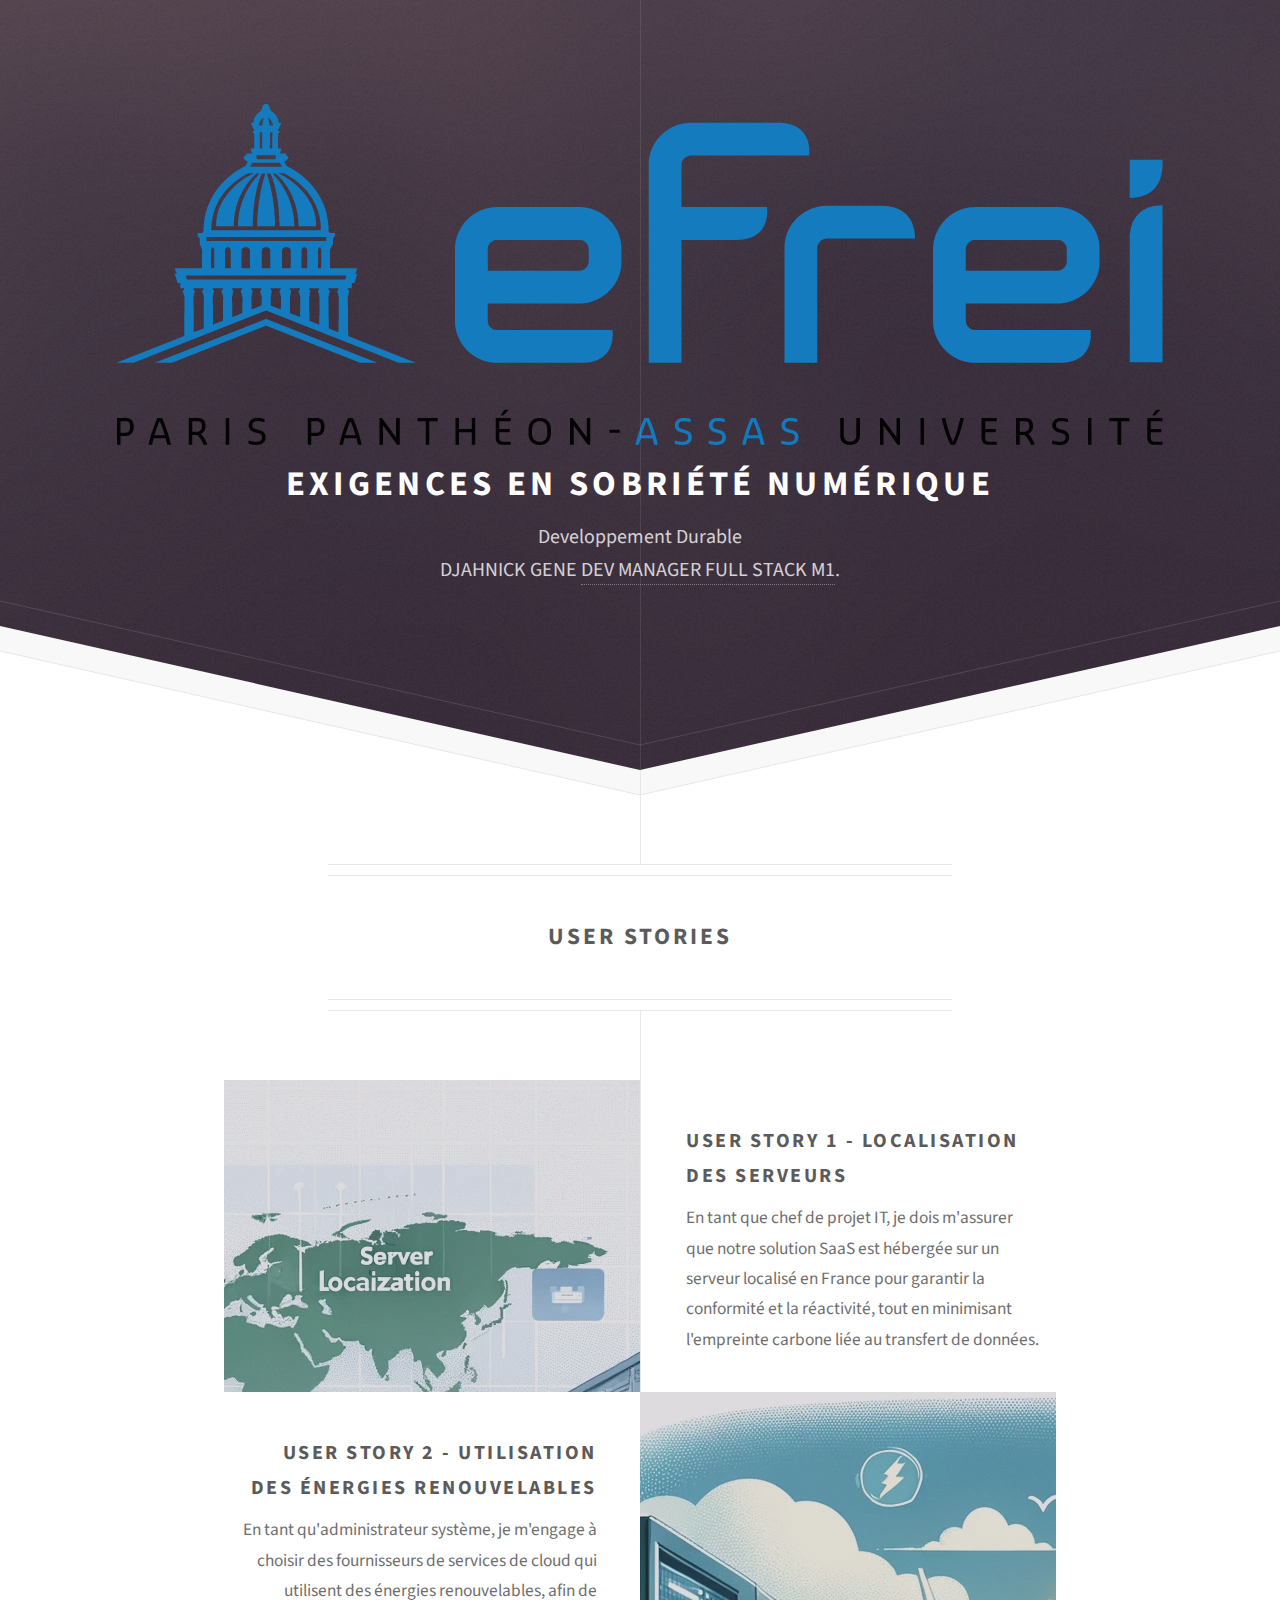
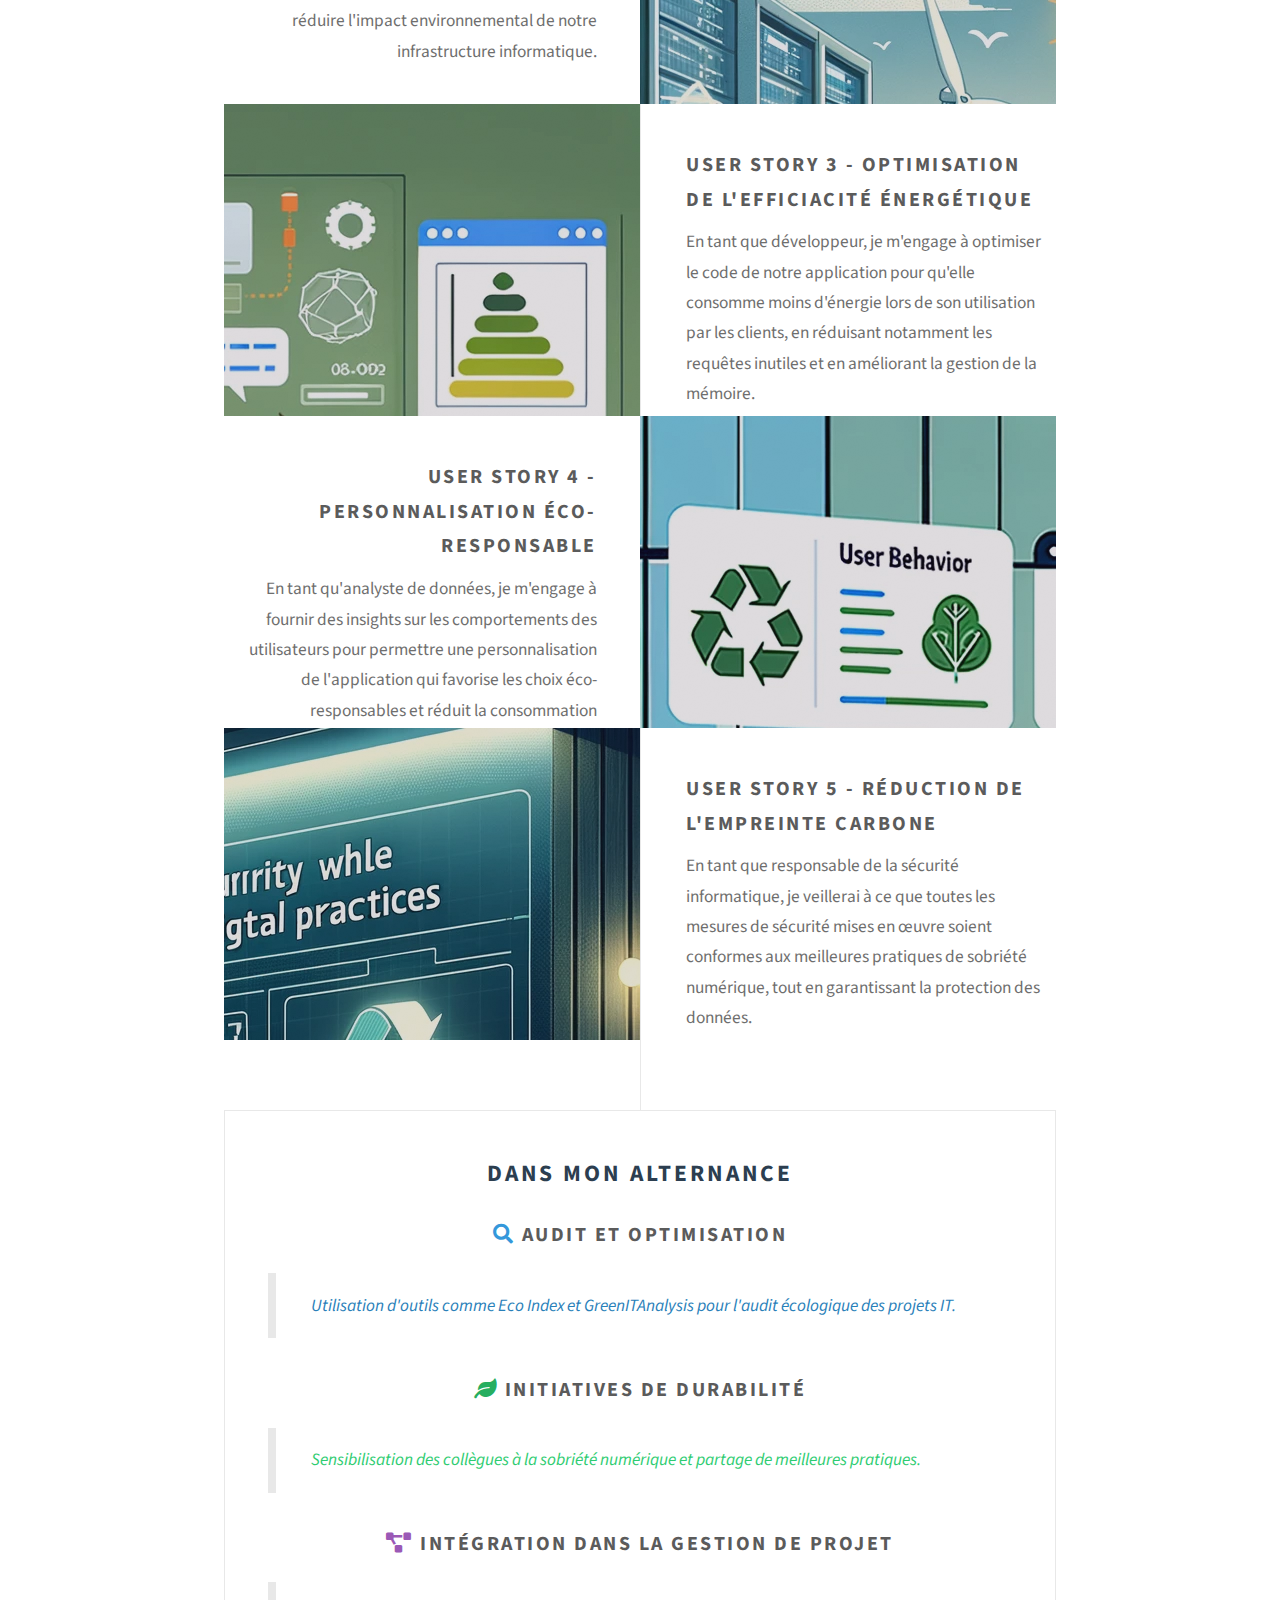
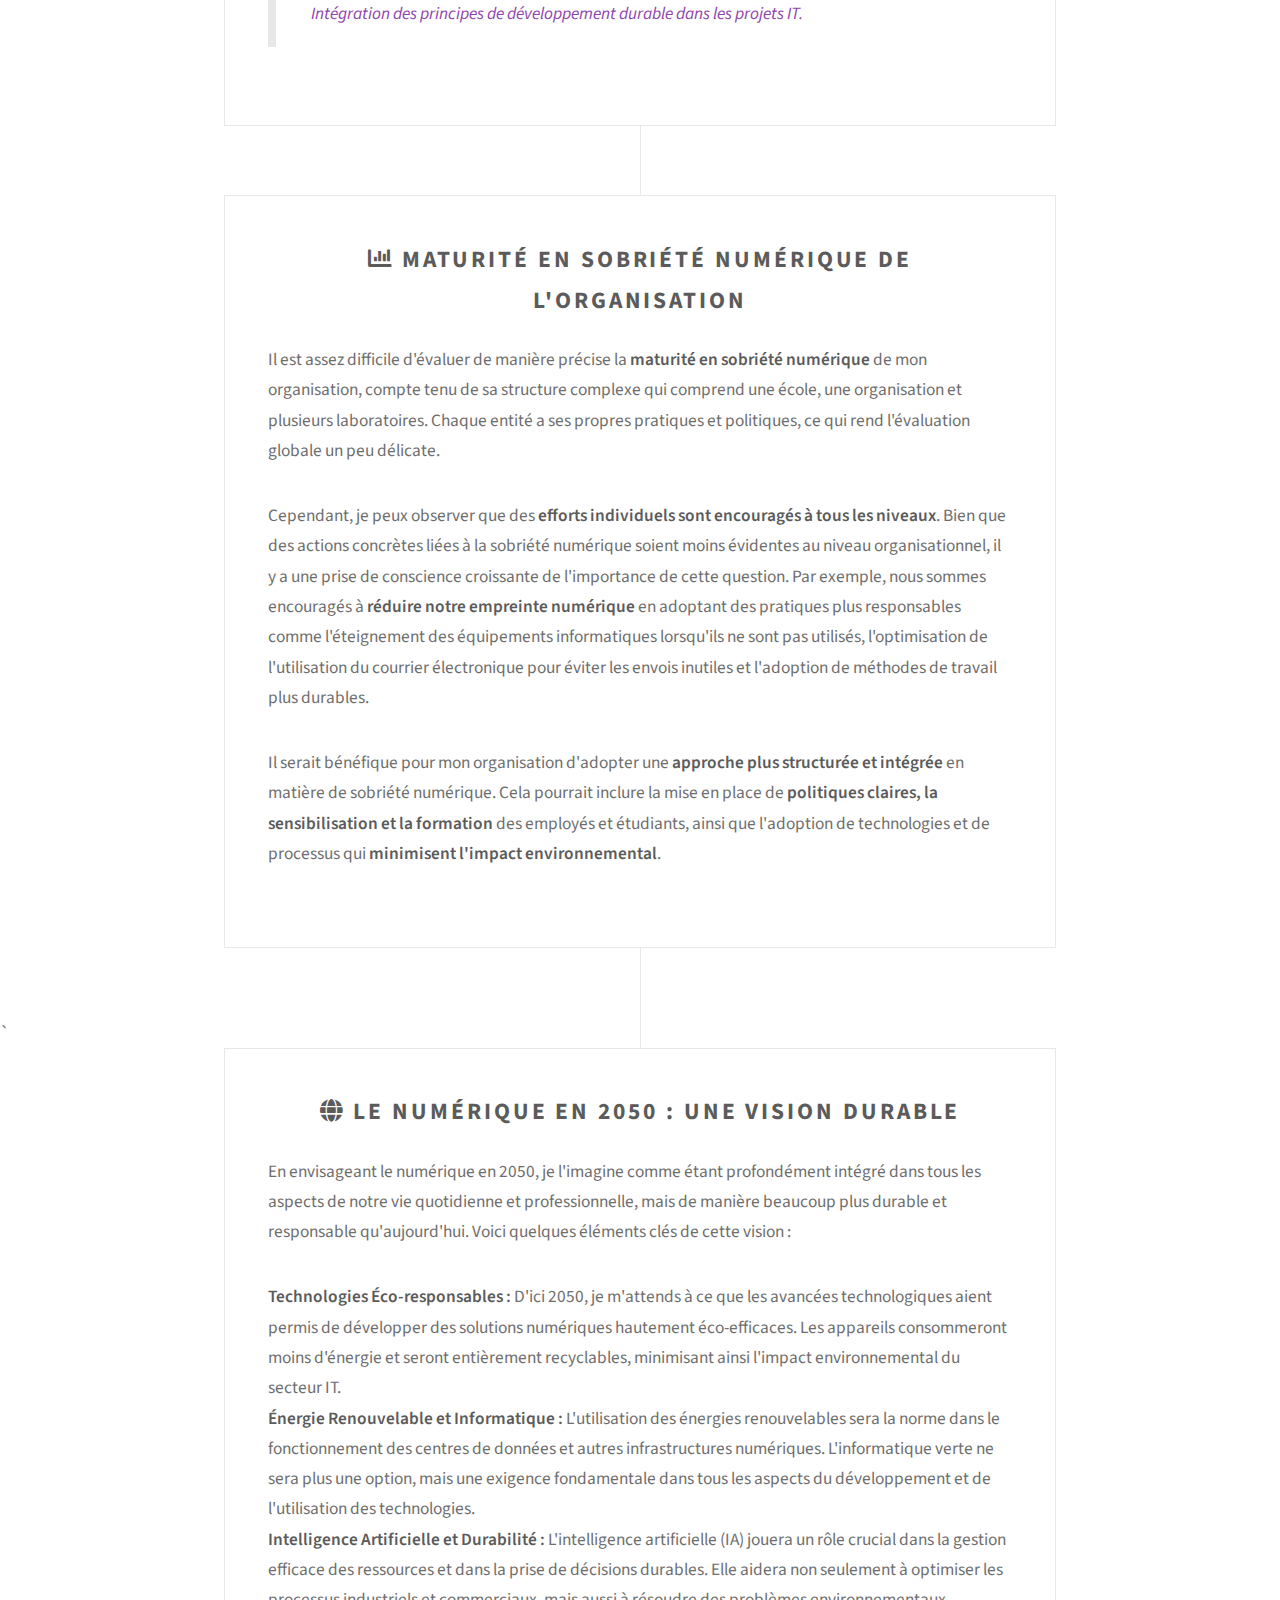
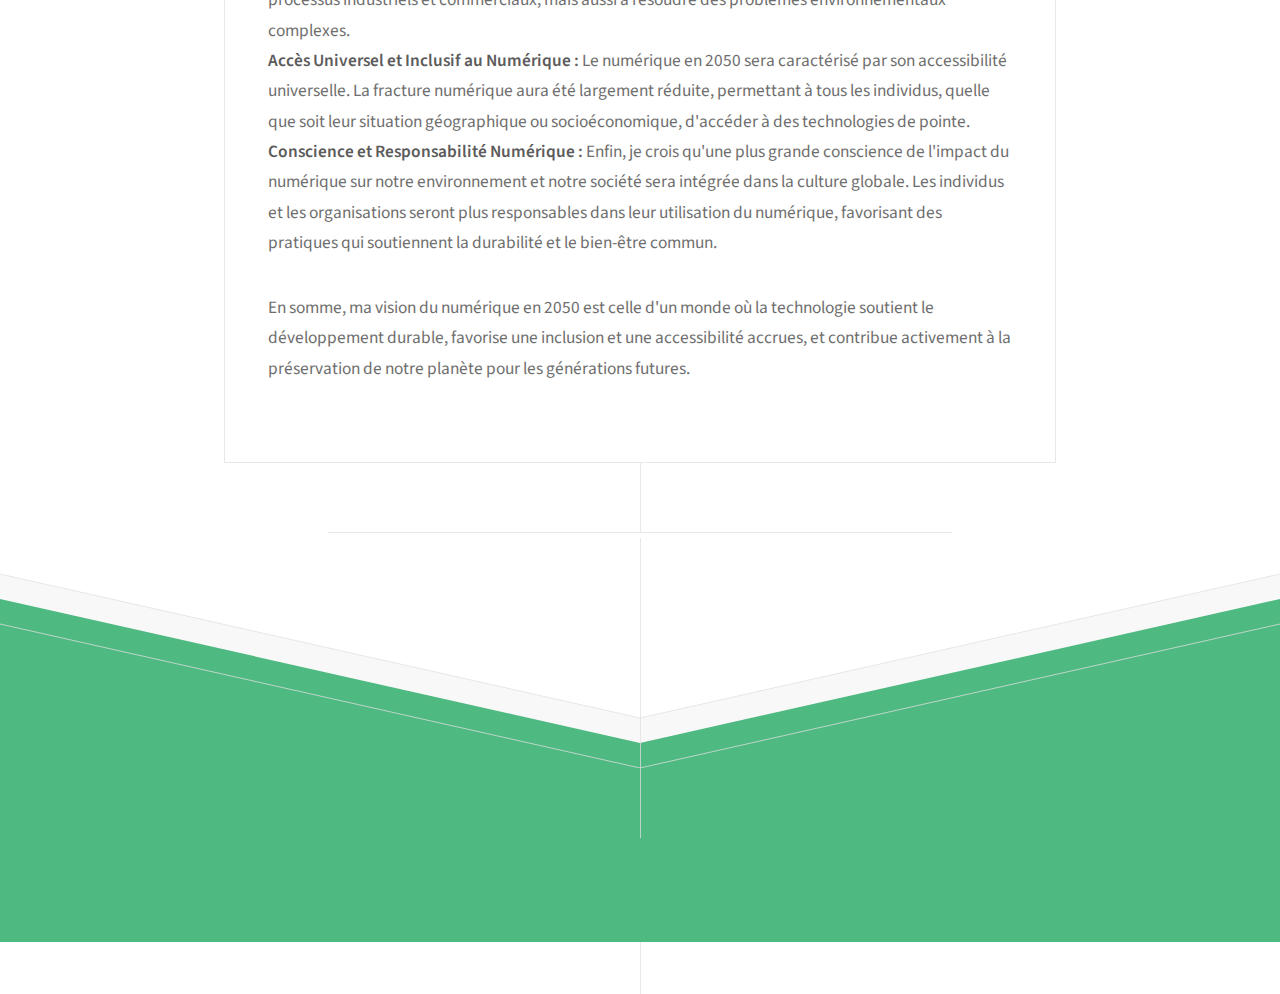
==== commit ef8b372c: "Update index.html" ====
--- a/index.html
+++ b/index.html
@@ -86,7 +86,7 @@
 			  <h3><i class="fas fa-leaf" style="color: #27ae60;"></i> Initiatives de Durabilité</h3>
 		   </header>
 		   <blockquote style="color: #2ecc71;">
-		   Utilisation d'outils comme Eco Index et GreenITAnalysis pour l'audit écologique des projets IT.</blockquote>
+		   Sensibilisation des collègues à la sobriété numérique et partage de meilleures pratiques.</blockquote>
 		</section>
 		<section>
 		   <header>
@@ -150,4 +150,4 @@
       <script src="assets/js/util.js"></script>
       <script src="assets/js/main.js"></script>
    </body>
-</html>+</html>
